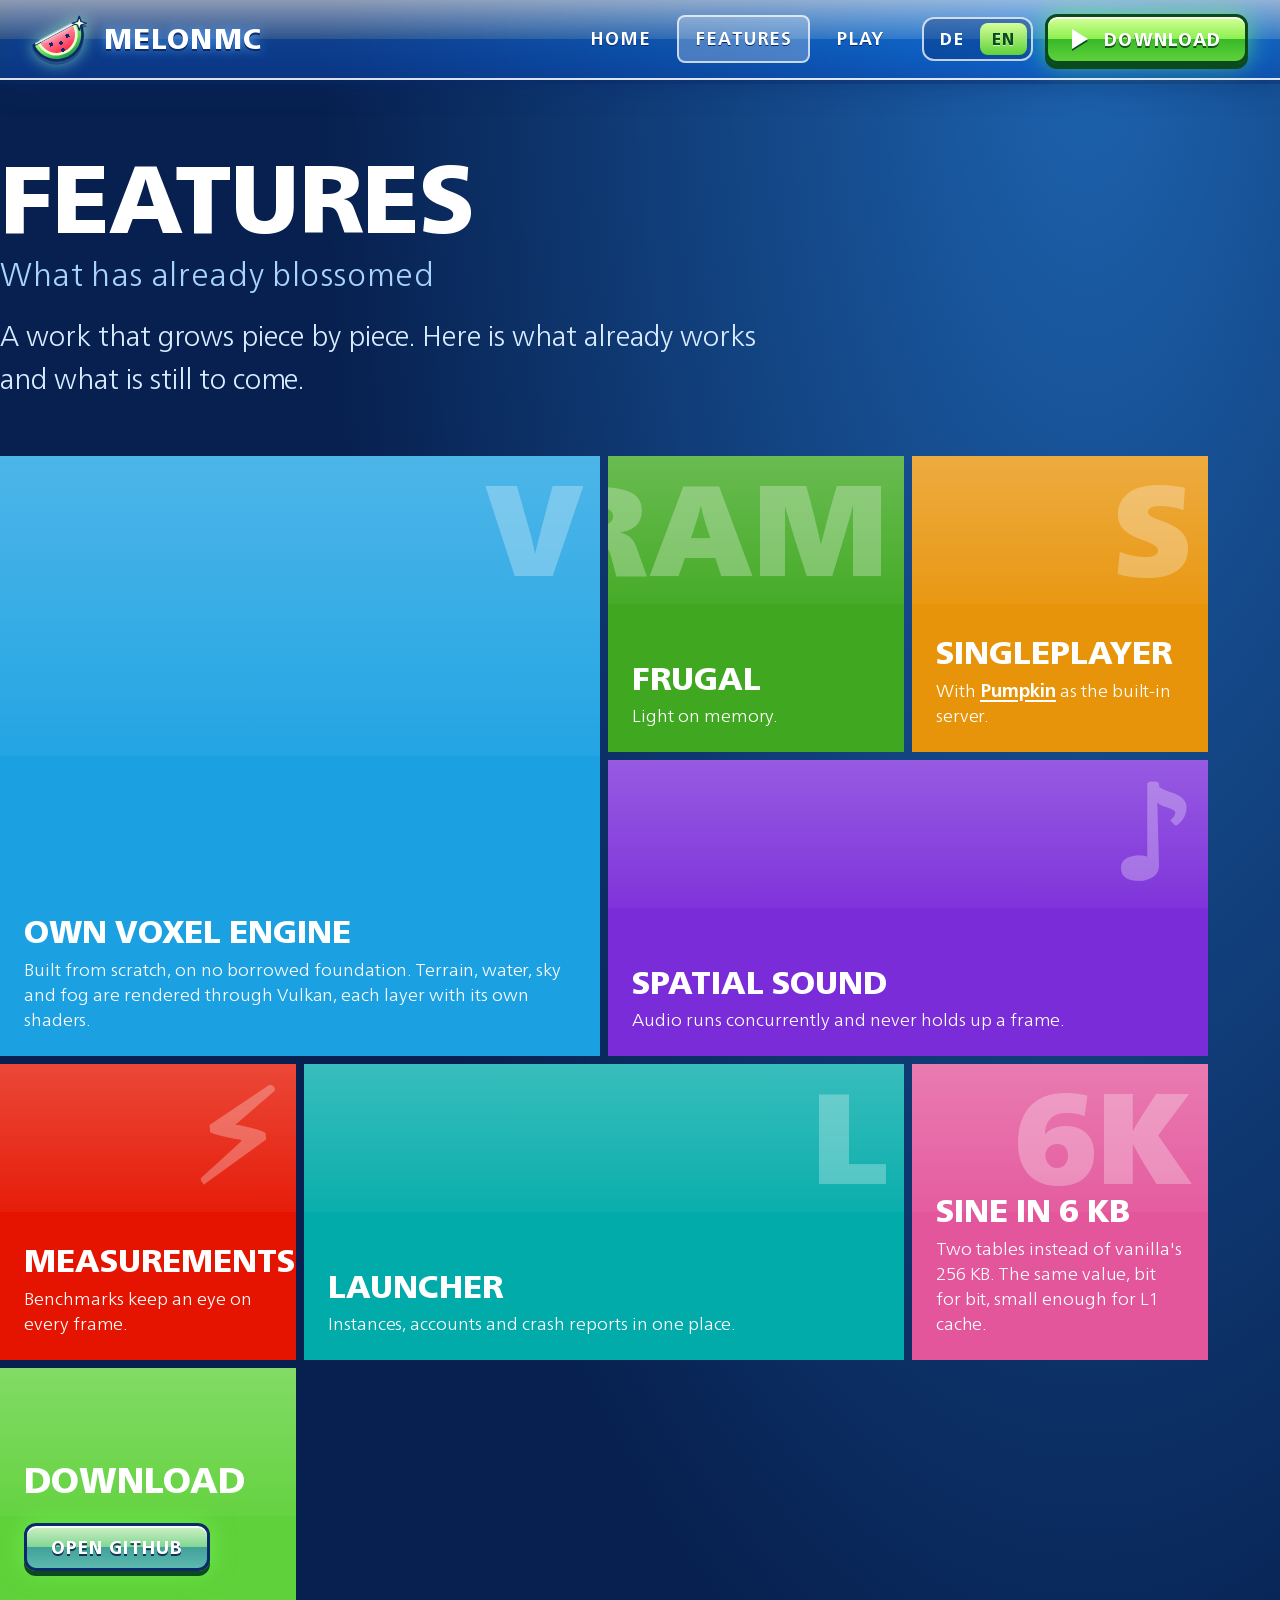
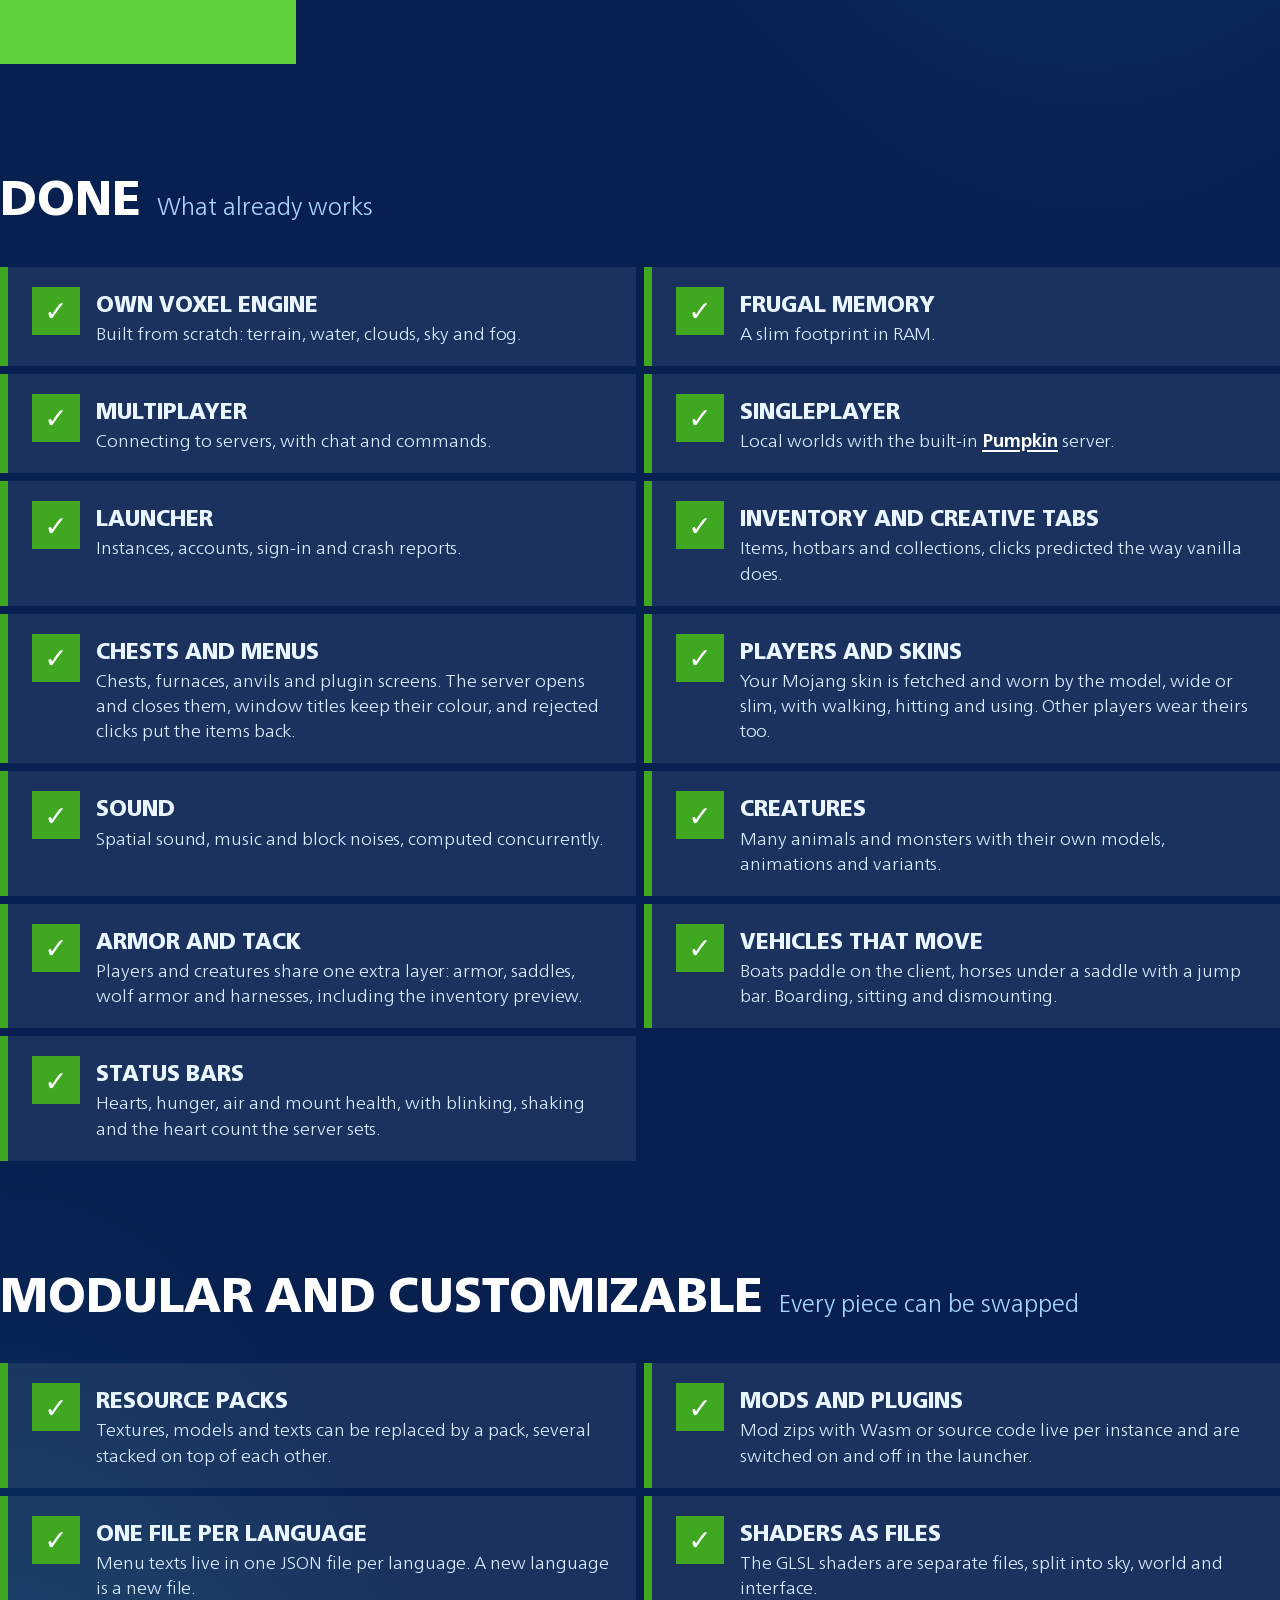
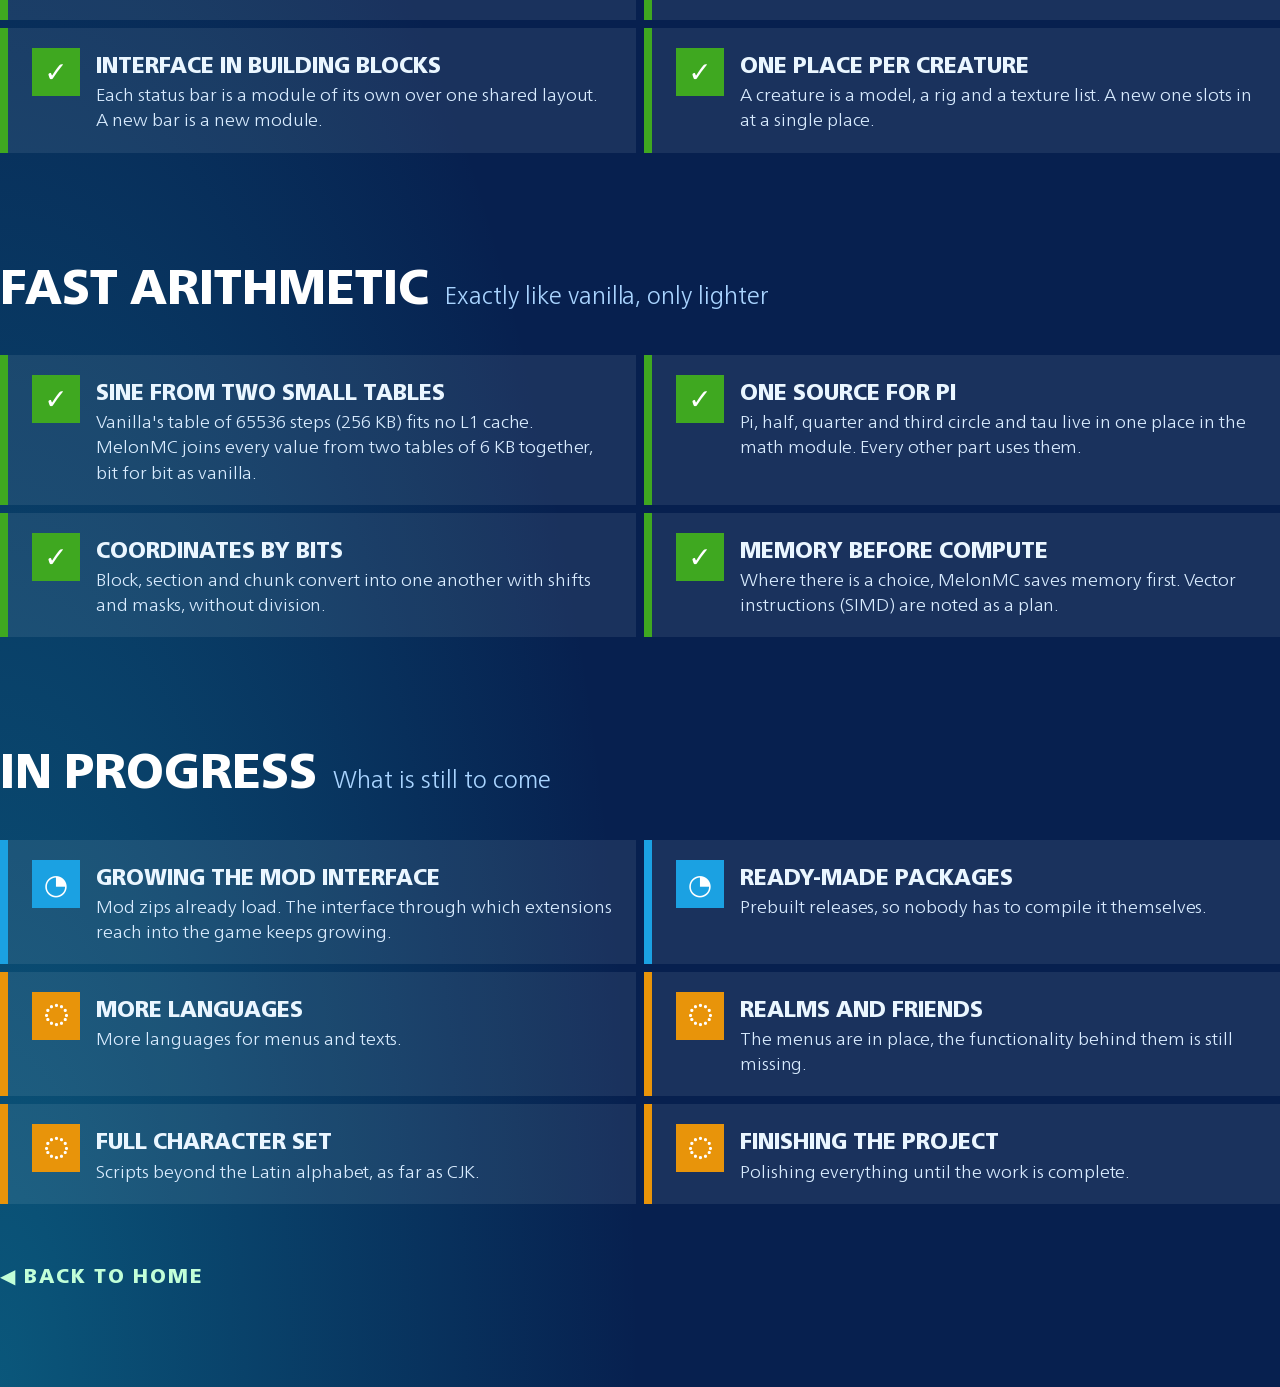
==== features.html @ e9bc73e8 "inital commit" ====
<!DOCTYPE html>
<html lang="de">
<head>
<meta charset="utf-8"/>
<meta content="width=device-width, initial-scale=1.0" name="viewport"/>
<title data-i18n="features.features-melonmc"></title>
<meta content="" data-i18n-content="features.a-work-that-grows" name="description"/>
<link href="logo.svg" rel="icon" type="image/svg+xml"/>
<link href="style.css" rel="stylesheet"/>
<script defer src="site.js"></script>
<script defer src="text/de.js"></script>
<script defer src="text/en.js"></script>
<script defer src="i18n.js"></script>
</head>
<body class="metro">
<nav class="nav">
<a class="brand" href="index.html"><img alt="" src="logo.svg"/><span data-i18n="common.melonmc"></span></a>
<button aria-expanded="false" class="menu" data-i18n-aria="common.menu" type="button"><i></i></button>
<ul><li><a data-i18n="common.home" href="index.html"></a></li><li><a aria-current="page" data-i18n="common.features" href="features.html"></a></li><li><a data-i18n="common.play" href="play.html"></a></li></ul>
<div aria-label="Language" class="lang" role="group"></div>
<a class="btn sm" data-site="repo" href="https://github.com/zinedinp/Melon"><span class="tri"></span><span data-i18n="common.download"></span></a>
</nav>
<main>
<h1><span data-i18n="common.features"></span><small data-i18n="features.what-has-already-blossomed"></small></h1>
<p class="sub" data-i18n="features.a-work-that-grows"></p>
<div class="tiles">
<div class="tile w2 h2 t-blue"><span class="g">V</span><h2 data-i18n="features.own-voxel-engine"></h2><p data-i18n="features.built-from-scratch-on"></p></div>
<div class="tile t-green"><span class="g">RAM</span><h2 data-i18n="common.frugal"></h2><p data-i18n="features.light-on-memory"></p></div>
<div class="tile t-amber"><span class="g">S</span><h2 data-i18n="features.singleplayer"></h2><p data-i18n-html="features.with-pumpkin-as-the"></p></div>
<div class="tile w2 t-violet"><span class="g">♪</span><h2 data-i18n="features.spatial-sound"></h2><p data-i18n="features.audio-runs-concurrently-and"></p></div>
<div class="tile t-red"><span class="g">⚡</span><h2 data-i18n="features.measurements"></h2><p data-i18n="features.benchmarks-keep-an-eye"></p></div>
<div class="tile w2 t-teal"><span class="g">L</span><h2 data-i18n="common.launcher"></h2><p data-i18n="features.instances-accounts-and-crash"></p></div>
<div class="tile t-pink"><span class="g">6K</span><h2 data-i18n="features.tile-sine"></h2><p data-i18n="features.tile-sine-text"></p></div>
<a class="tile cta" data-site="repo" href="https://github.com/zinedinp/Melon"><h2 data-i18n="common.download"></h2><span class="btn glass sm" data-i18n="features.open-github"></span></a>
</div>
<h2 class="sec" id="gewachsen"><span data-i18n="features.done"></span><small data-i18n="features.what-already-works"></small></h2>
<ul class="list">
<li><div><h3 data-i18n="features.own-voxel-engine-2"></h3><p data-i18n="features.built-from-scratch-terrain"></p></div></li>
<li><div><h3 data-i18n="features.frugal-memory"></h3><p data-i18n="features.a-slim-footprint-in"></p></div></li>
<li><div><h3 data-i18n="features.multiplayer"></h3><p data-i18n="features.connecting-to-servers-with"></p></div></li>
<li><div><h3 data-i18n="features.singleplayer"></h3><p data-i18n-html="features.local-worlds-with-the"></p></div></li>
<li><div><h3 data-i18n="common.launcher"></h3><p data-i18n="features.instances-accounts-sign-in"></p></div></li>
<li><div><h3 data-i18n="features.inventory-and-creative-tabs"></h3><p data-i18n="features.items-hotbars-and-collections"></p></div></li>
<li><div><h3 data-i18n="features.chests-and-menus"></h3><p data-i18n="features.chests-and-menus-text"></p></div></li>
<li><div><h3 data-i18n="features.players-and-skins"></h3><p data-i18n="features.models-animation-hitting-and"></p></div></li>
<li><div><h3 data-i18n="features.sound"></h3><p data-i18n="features.spatial-sound-music-and"></p></div></li>
<li><div><h3 data-i18n="features.creatures"></h3><p data-i18n="features.creatures-text"></p></div></li>
<li><div><h3 data-i18n="features.armor-and-gear"></h3><p data-i18n="features.armor-and-gear-text"></p></div></li>
<li><div><h3 data-i18n="features.driving-vehicles"></h3><p data-i18n="features.driving-vehicles-text"></p></div></li>
<li><div><h3 data-i18n="features.status-bars"></h3><p data-i18n="features.status-bars-text"></p></div></li>
</ul>
<h2 class="sec" id="baukasten"><span data-i18n="features.sec-modular"></span><small data-i18n="features.sec-modular-sub"></small></h2>
<ul class="list">
<li><div><h3 data-i18n="features.mod-resource-packs"></h3><p data-i18n="features.mod-resource-packs-text"></p></div></li>
<li><div><h3 data-i18n="features.mod-mods-plugins"></h3><p data-i18n="features.mod-mods-plugins-text"></p></div></li>
<li><div><h3 data-i18n="features.mod-language-files"></h3><p data-i18n="features.mod-language-files-text"></p></div></li>
<li><div><h3 data-i18n="features.mod-shader-files"></h3><p data-i18n="features.mod-shader-files-text"></p></div></li>
<li><div><h3 data-i18n="features.mod-hud-modules"></h3><p data-i18n="features.mod-hud-modules-text"></p></div></li>
<li><div><h3 data-i18n="features.mod-creature-table"></h3><p data-i18n="features.mod-creature-table-text"></p></div></li>
</ul>
<h2 class="sec" id="rechnen"><span data-i18n="features.sec-math"></span><small data-i18n="features.sec-math-sub"></small></h2>
<ul class="list">
<li><div><h3 data-i18n="features.math-sine-tables"></h3><p data-i18n="features.math-sine-tables-text"></p></div></li>
<li><div><h3 data-i18n="features.math-one-pi"></h3><p data-i18n="features.math-one-pi-text"></p></div></li>
<li><div><h3 data-i18n="features.math-bit-coordinates"></h3><p data-i18n="features.math-bit-coordinates-text"></p></div></li>
<li><div><h3 data-i18n="features.math-ram-first"></h3><p data-i18n="features.math-ram-first-text"></p></div></li>
</ul>
<h2 class="sec" id="horizont"><span data-i18n="features.in-progress"></span><small data-i18n="features.what-is-still-to"></small></h2>
<ul class="list todo">
<li class="soon"><div><h3 data-i18n="features.mod-support"></h3><p data-i18n="features.an-interface-through-which"></p></div></li>
<li class="soon"><div><h3 data-i18n="features.ready-made-packages"></h3><p data-i18n="features.prebuilt-releases-so-nobody"></p></div></li>
<li><div><h3 data-i18n="features.more-languages"></h3><p data-i18n="features.more-languages-for-menus"></p></div></li>
<li><div><h3 data-i18n="features.realms-and-friends"></h3><p data-i18n="features.the-menus-are-in"></p></div></li>
<li><div><h3 data-i18n="features.full-character-set"></h3><p data-i18n="features.scripts-beyond-the-latin"></p></div></li>
<li><div><h3 data-i18n="features.finishing-the-project"></h3><p data-i18n="features.polishing-everything-until-the"></p></div></li>
</ul>
<a class="back" data-i18n="common.back-to-home" href="index.html"></a>
</main>
</body>
</html>
---- style.css ----
/* MelonMC – Frutiger Aero × Voxel × Crystal. Nur CSS/HTML. Raster: 8px (--u). */

@font-face{font-family:"Neue Frutiger World";src:url(fonts/NeueFrutigerWorld-Light.woff2) format("woff2");font-weight:300;font-display:swap}
@font-face{font-family:"Neue Frutiger World";src:url(fonts/NeueFrutigerWorld-Regular.woff2) format("woff2");font-weight:400;font-display:swap}
@font-face{font-family:"Neue Frutiger World";src:url(fonts/NeueFrutigerWorld-Medium.woff2) format("woff2");font-weight:500;font-display:swap}
@font-face{font-family:"Neue Frutiger World";src:url(fonts/NeueFrutigerWorld-Bold.woff2) format("woff2");font-weight:700;font-display:swap}
@font-face{font-family:"Neue Frutiger World";src:url(fonts/NeueFrutigerWorld-Heavy.woff2) format("woff2");font-weight:800;font-display:swap}
@font-face{font-family:"Neue Frutiger World";src:url(fonts/NeueFrutigerWorld-Black.woff2) format("woff2");font-weight:900;font-display:swap}
@font-face{font-family:"Neue Frutiger World";src:url(fonts/NeueFrutigerWorld-XtraBlk.woff2) format("woff2");font-weight:950;font-display:swap}

:root{
  --u:8px;
  --sky:#2f9bff; --sky-hi:#9fe0ff; --aqua:#12d6e0; --grass:#5fd13a; --grass-hi:#b8ff6a; --grass-d:#2e8b2a;
  --melon:#ff3d5a; --rind:#1e9d4a; --crystal:#8a6bff; --navy:#0a2a6b; --sun:#ffe27a; --dirt:#6b4423;
  --hl1:#f4ffdc; --hl2:#c2ffd8; --hl3:#a9d4ff;
  --font:"Neue Frutiger World","Segoe UI",system-ui,sans-serif;
}
*{box-sizing:border-box}
html{scroll-behavior:smooth;-webkit-font-smoothing:antialiased;text-rendering:optimizeLegibility}
body{margin:0;font:400 20px/1.55 var(--font);color:#eaf6ff;background:#05163a;min-width:1100px;overflow-x:hidden}
a{color:inherit;text-decoration:none}
h1,h2,h3,p,ul,ol{margin:0}
ul,ol{padding:0;list-style:none}

/* ---------- Highlight-Text: hell-gruenlich -> sanftes Blau, Navy-Kontur, Glow ---------- */
.fx{position:relative;display:block;font-weight:900;text-transform:uppercase;line-height:1.02;letter-spacing:.02em;
    filter:drop-shadow(0 0 14px rgba(90,168,255,.75)) drop-shadow(0 4px 0 rgba(5,20,70,.55))}
.fx::before{content:attr(data-t);position:absolute;inset:0;color:var(--navy);-webkit-text-stroke:14px var(--navy);z-index:0;pointer-events:none}
.fx>span{position:relative;z-index:1;color:transparent;background:linear-gradient(180deg,var(--hl1) 0%,var(--hl2) 48%,var(--hl3) 100%);-webkit-background-clip:text;background-clip:text}
.fx.xl{font-size:112px;font-weight:950}
.fx.l{font-size:64px}
.fx.m{font-size:40px;font-weight:800}
.hl{background:linear-gradient(180deg,var(--hl1),var(--hl2) 50%,var(--hl3));-webkit-background-clip:text;background-clip:text;color:transparent;font-weight:700}

/* ---------- Navigation (immer sichtbar, CTA inklusive) ---------- */
.nav{position:fixed;inset:0 0 auto 0;height:80px;z-index:50;display:flex;align-items:center;gap:20px;padding:0 32px;
  background:linear-gradient(180deg,rgba(255,255,255,.55),rgba(160,215,255,.28) 50%,rgba(40,120,220,.35) 50%,rgba(20,80,180,.45));
  border-bottom:2px solid rgba(255,255,255,.7);box-shadow:0 4px 0 rgba(10,42,107,.35),0 8px 24px rgba(10,42,107,.35);
  backdrop-filter:blur(12px) saturate(1.4)}
.brand{display:flex;align-items:center;gap:16px;font-weight:900;font-size:28px;text-transform:uppercase;letter-spacing:.04em;color:#fff;text-shadow:0 2px 0 var(--navy),0 0 12px #5aa8ff}
.brand img{width:56px;height:56px;display:block;margin:-8px 0;filter:drop-shadow(0 3px 0 rgba(10,42,107,.5)) drop-shadow(0 0 8px rgba(160,255,200,.7))}
.lang{display:flex;gap:4px;padding:4px;border-radius:12px;border:2px solid rgba(255,255,255,.75);background:rgba(10,42,107,.35)}
.lang a,.lang b{display:block;padding:4px 12px;border-radius:8px;font-weight:800;font-size:16px;letter-spacing:.08em;color:#fff}
.lang a[aria-current]{background:linear-gradient(180deg,#d6ff9a,#5fd13a);color:#0a4a1c;text-shadow:0 1px 0 rgba(255,255,255,.6)}
.lang a:hover{background:rgba(255,255,255,.3)}
.nav ul{display:flex;gap:8px;margin-left:auto}
.nav .lang{margin-right:-8px}
.nav ul a{position:relative;display:block;padding:8px 16px;font-weight:700;font-size:18px;text-transform:uppercase;letter-spacing:.06em;color:#fff;text-shadow:0 1px 0 var(--navy);border:2px solid transparent;border-radius:8px}
.nav ul a:hover,.nav ul a[aria-current]{background:rgba(255,255,255,.25);border-color:rgba(255,255,255,.7)}
.nav ul a::before{content:"▶";position:absolute;left:8px;top:50%;translate:0 -50%;font-size:10px;line-height:1;color:var(--grass-hi);opacity:0}
.nav ul a:hover::before{opacity:1}
.nav .menu{display:none;flex:none;width:48px;height:48px;padding:0;cursor:pointer;appearance:none;
  border-radius:12px;border:2px solid rgba(255,255,255,.8);
  background:linear-gradient(180deg,rgba(255,255,255,.65),rgba(40,120,220,.4));
  box-shadow:inset 0 2px 0 rgba(255,255,255,.9),0 3px 0 rgba(10,42,107,.45)}
.nav .menu i,.nav .menu i::before,.nav .menu i::after{display:block;width:22px;height:3px;margin:0 auto;border-radius:2px;background:#fff;box-shadow:0 1px 0 var(--navy)}
.nav .menu i{position:relative}
.nav .menu i::before,.nav .menu i::after{content:"";position:absolute;left:0}
.nav .menu i::before{top:-7px}.nav .menu i::after{top:7px}
body.nav-open .nav .menu i{background:transparent;box-shadow:none}
body.nav-open .nav .menu i::before{top:0;rotate:45deg}
body.nav-open .nav .menu i::after{top:0;rotate:-45deg}

/* ---------- Buttons (Aero-Glas + Glanzkante) ---------- */
.btns{display:flex;gap:24px;flex-wrap:wrap}
.btn{position:relative;display:inline-flex;align-items:center;gap:16px;padding:20px 40px;font:800 24px/1 var(--font);text-transform:uppercase;letter-spacing:.06em;color:#fff;
  border-radius:16px;border:3px solid #0a4a1c;text-shadow:0 2px 0 rgba(0,40,10,.7);
  background:linear-gradient(180deg,#d6ff9a 0,#8cf04f 50%,#38b82a 50%,#5fd13a 100%);
  box-shadow:inset 0 3px 0 rgba(255,255,255,.85),inset 0 -4px 0 rgba(0,80,20,.35),0 8px 0 #0a4a1c,0 0 40px rgba(120,255,90,.65);transition:transform .12s,box-shadow .12s}
.btn:hover{transform:translateY(-4px);box-shadow:inset 0 3px 0 rgba(255,255,255,.85),inset 0 -4px 0 rgba(0,80,20,.35),0 12px 0 #0a4a1c,0 0 64px rgba(150,255,110,.9)}
.btn:active{transform:translateY(6px);box-shadow:inset 0 3px 0 rgba(255,255,255,.6),0 2px 0 #0a4a1c}
.btn.pulse{animation:pulse 2.4s ease-in-out infinite}
.btn.glass{border-color:var(--navy);text-shadow:0 2px 0 rgba(5,20,70,.8);
  background:linear-gradient(180deg,rgba(255,255,255,.7) 0,rgba(170,220,255,.45) 50%,rgba(40,120,230,.55) 50%,rgba(90,170,255,.6) 100%);
  box-shadow:inset 0 3px 0 rgba(255,255,255,.9),0 8px 0 var(--navy),0 0 32px rgba(90,168,255,.6)}
.btn.sm{padding:12px 24px;font-size:18px;border-radius:12px;box-shadow:inset 0 2px 0 rgba(255,255,255,.85),0 5px 0 #0a4a1c,0 0 24px rgba(120,255,90,.6)}
.btn .tri{width:0;height:0;border:10px solid transparent;border-left:16px solid #fff;border-right:0;filter:drop-shadow(0 2px 0 #0a4a1c)}
@keyframes pulse{50%{filter:brightness(1.12) saturate(1.2)}}

/* ---------- Kapitel-Grundlage ---------- */
.chapter{position:relative;padding:176px 0 160px;overflow:hidden}
.wrap{position:relative;width:1280px;margin:0 auto;z-index:2}
.tag{display:inline-flex;align-items:center;gap:16px;margin-bottom:24px;padding:8px 24px 8px 16px;font-weight:700;font-size:18px;letter-spacing:.2em;text-transform:uppercase;color:#fff;
  background:linear-gradient(180deg,rgba(255,255,255,.35),rgba(255,255,255,.08));border:2px solid rgba(255,255,255,.8);border-radius:8px;text-shadow:0 1px 0 var(--navy)}
.tag b{display:block;width:16px;height:16px;background:var(--grass-hi);transform:rotate(45deg);box-shadow:0 0 12px var(--grass-hi),0 0 0 2px var(--navy)}
.lead{font-size:24px;font-weight:500;max-width:640px;margin:32px 0 48px;text-shadow:0 2px 0 rgba(5,20,70,.55)}

/* ---------- Kapitel I – Himmel ---------- */
.sky{min-height:100vh;padding:176px 0 200px;
  background:radial-gradient(circle at 12% 8%,#fff 0,rgba(255,255,255,.9) 6%,rgba(255,255,255,0) 28%),
             radial-gradient(ellipse 60% 30% at 70% 100%,#e8fbff 0,rgba(232,251,255,0) 70%),
             linear-gradient(180deg,#1a74e8 0,#2f9bff 35%,#7fd3ff 70%,#d4f6ff 100%)}
.sky .wrap{display:grid;grid-template-columns:720px 1fr;align-items:center}
.sky h1.fx{margin:0 0 8px -4px}
.flare{position:absolute;left:-160px;top:-160px;width:640px;height:640px;border-radius:50%;background:radial-gradient(circle,rgba(255,255,220,.95) 0,rgba(255,255,200,.4) 30%,rgba(255,255,255,0) 65%);z-index:1;animation:breathe 8s ease-in-out infinite}
@keyframes breathe{50%{transform:scale(1.12);opacity:.85}}

/* Voxel-Wolken: Stufenpolygone, 24px-Raster */
.cloud{position:absolute;z-index:1;height:96px;background:linear-gradient(180deg,#fff 0,#fff 55%,#cfe9ff 100%);
  clip-path:polygon(0 100%,0 72px,48px 72px,48px 48px,96px 48px,96px 24px,168px 24px,168px 0,264px 0,264px 24px,312px 24px,312px 48px,384px 48px,384px 72px,432px 72px,432px 100%);
  width:432px;filter:drop-shadow(0 8px 0 rgba(120,180,240,.5));animation:drift 60s linear infinite}
.cloud.c1{top:18%;left:42%}.cloud.c2{top:62%;left:-8%;transform:scale(.75);animation-duration:80s;animation-delay:-20s}.cloud.c3{top:34%;left:78%;transform:scale(.55);animation-duration:70s;animation-delay:-35s}
@keyframes drift{0%{translate:-120px 0}50%{translate:120px 0}100%{translate:-120px 0}}

/* Bokeh-Blasen (Aero) */
.bub{position:absolute;border-radius:50%;z-index:6;cursor:pointer;border:2px solid rgba(255,255,255,.85);
  background:radial-gradient(circle at 30% 28%,rgba(255,255,255,.95) 0 8%,rgba(255,255,255,0) 22%),
             radial-gradient(circle at 50% 50%,rgba(160,225,255,.05) 55%,rgba(255,255,255,.55) 100%);
  box-shadow:inset 0 -12px 24px rgba(40,160,255,.35),0 0 24px rgba(255,255,255,.4);
  animation:float var(--d,9s) ease-in-out infinite var(--dl,0s);
  /* Loslassen: federt mit Ueberschwingen unter 1 zurueck (kleiner) und gleitet langsam heim */
  transition:scale .7s cubic-bezier(.3,2.2,.5,1),transform 1.4s cubic-bezier(.2,.9,.2,1)}
.bub:nth-of-type(2n){--d:12s;--dl:-4s}
/* Druck auf die Blase selbst: waechst und huscht kurz davon */
.bub:active{scale:1.25;transform:translate(var(--zx,20px),-48px);transition:scale .12s ease-out,transform .25s ease-out}
.bub:nth-of-type(2n):active{--zx:-24px}
@keyframes float{50%{translate:0 -32px}}

/* Der Melonenwuerfel steht in melon-cube.css. */
.glint{position:absolute;inset:0;z-index:4;background:linear-gradient(115deg,transparent 40%,rgba(255,255,255,.35) 50%,transparent 60%) 0 0/300% 100%;pointer-events:none;mix-blend-mode:soft-light;animation:glint 7s ease-in-out infinite}
@keyframes glint{from{background-position:120% 0}to{background-position:-120% 0}}

.hint{cursor:pointer;position:absolute;left:50%;bottom:136px;translate:-50% 0;z-index:5;display:flex;flex-direction:column;align-items:center;font-weight:700;letter-spacing:.2em;text-transform:uppercase;font-size:14px;color:var(--navy)}
.hint:hover{color:#fff;text-shadow:0 0 12px var(--navy)}
.hint::after{content:"";width:16px;height:16px;border:solid var(--navy);border-width:0 4px 4px 0;rotate:45deg;margin-top:8px;animation:bob 1.6s ease-in-out infinite}
@keyframes bob{50%{translate:0 8px}}

/* ---------- Grenzen zwischen Kapiteln (SVG-Masken, 8px-Raster) ---------- */
.edge{position:relative;height:96px;margin-top:-96px;z-index:4;pointer-events:none;
  --mask:none;--w:384px}
.edge::before,.edge::after{content:"";position:absolute;left:0;right:0;height:96px;
  -webkit-mask:var(--mask) repeat-x 0 0/var(--w) 96px;mask:var(--mask) repeat-x 0 0/var(--w) 96px}
.edge::before{top:-8px;background:var(--rim)}
.edge::after{top:0;background:var(--body)}
.edge.grass{--w:384px;--rim:var(--grass-hi);
  --body:linear-gradient(180deg,#58c936 0,#3da82c 56px,#7a4e2b 56px,#6b4423 100%);
  --mask:url("data:image/svg+xml,%3Csvg xmlns='http://www.w3.org/2000/svg' width='384' height='96' shape-rendering='crispEdges'%3E%3Cpath d='M0 96V40H40V24H88V40H128V32H192V16H240V32H280V24H336V40H384V96Z'/%3E%3C/svg%3E")}
.edge.wave{--w:256px;--rim:#bff9ff;
  --body:linear-gradient(180deg,#1590d8 0,#0b4fa8 100%);
  --mask:url("data:image/svg+xml,%3Csvg xmlns='http://www.w3.org/2000/svg' width='256' height='96' shape-rendering='crispEdges'%3E%3Cpath d='M0 96V32H32V24H64V16H96V24H128V32H160V40H192V48H224V40H256V96Z'/%3E%3C/svg%3E")}
.edge.crystal{--w:256px;--rim:#9ff4ff;
  --body:#ffe7a0;
  --mask:url("data:image/svg+xml,%3Csvg xmlns='http://www.w3.org/2000/svg' width='256' height='96'%3E%3Cpath d='M0 96V56L24 40L40 72L72 8L104 64L128 32L160 80L184 24L216 64L240 40L256 56V96Z'/%3E%3C/svg%3E")}

/* ---------- Kapitel II – Lagune ---------- */
.lagoon{background:linear-gradient(180deg,#6b4423 0,#5a3a22 72px,#0b6fa8 360px,#12c8e0 70%,#6fe8e8 100%);padding-top:232px}
.lagoon::before{content:"";position:absolute;inset:0;z-index:0;background:
  radial-gradient(ellipse 40% 12% at 20% 40%,rgba(255,255,255,.35),transparent),
  radial-gradient(ellipse 30% 10% at 80% 70%,rgba(255,255,255,.3),transparent),
  repeating-linear-gradient(0deg,rgba(255,255,255,.07) 0 8px,transparent 8px 32px)}
.path{position:absolute;left:64px;top:0;bottom:0;width:8px;z-index:1;background:repeating-linear-gradient(180deg,rgba(255,255,255,.75) 0 16px,transparent 16px 40px)}
.grid4{display:grid;grid-template-columns:repeat(4,1fr);gap:32px;margin-top:64px}

/* Final-Fantasy-Menuefenster */
.win{position:relative;padding:32px 28px 36px;border:4px solid #eaf4ff;border-radius:16px;
  background:linear-gradient(180deg,#3d86f2 0,#1b4fc4 45%,#0d2f8c 100%);
  box-shadow:0 0 0 4px var(--navy),inset 0 0 0 3px #0a2a6b,inset 0 6px 0 rgba(255,255,255,.28),0 20px 0 -4px rgba(5,20,70,.35),0 0 40px rgba(120,200,255,.45);transition:transform .15s}
.win:hover{transform:translateY(-8px)}
.win:hover h3::before{content:"▶";position:absolute;left:-24px;top:0;color:var(--grass-hi);font-size:20px;animation:bob2 .8s steps(2) infinite}
@keyframes bob2{50%{translate:4px 0}}
.win h3{position:relative;font-weight:900;font-size:26px;text-transform:uppercase;letter-spacing:.04em;margin:20px 0 12px;color:#fff;text-shadow:0 2px 0 var(--navy)}
.win p{font-size:18px;line-height:1.5;color:#d9ecff}
.win svg{width:96px;height:96px;display:block;overflow:visible;filter:drop-shadow(0 0 12px rgba(160,255,200,.7))}
.win svg *{stroke:var(--navy);stroke-width:6;stroke-linejoin:round;paint-order:stroke;fill:url(#hl)}
.win svg .ln{fill:none;stroke:#eaffe0;stroke-width:3}

/* ---------- Kapitel III – Kristallhoehle ---------- */
.cave{background:radial-gradient(ellipse 50% 40% at 80% 20%,rgba(138,107,255,.55),transparent),radial-gradient(ellipse 40% 40% at 10% 90%,rgba(18,214,224,.35),transparent),linear-gradient(180deg,#0b4fa8 0,#0a2a6b 18%,#1a1260 60%,#2a1470 100%)}
.cave .wrap{display:grid;grid-template-columns:1fr 560px;gap:96px;align-items:center}
.quest li{position:relative;display:grid;grid-template-columns:72px 1fr;gap:24px;padding:24px;margin-bottom:24px;border:3px solid rgba(255,255,255,.55);border-radius:12px;background:linear-gradient(90deg,rgba(255,255,255,.18),rgba(255,255,255,.04));transition:transform .15s,border-color .15s}
.quest li:hover{transform:translateX(16px);border-color:var(--grass-hi)}
.quest li:hover::before{content:"▶";position:absolute;left:-36px;top:28px;color:var(--grass-hi);font-size:24px}
.quest .n{width:72px;height:72px;display:grid;place-items:center;font-weight:950;font-size:40px;color:var(--navy);background:linear-gradient(135deg,var(--hl1),var(--hl3));clip-path:polygon(50% 0,100% 50%,50% 100%,0 50%);padding-bottom:4px}
.quest h3{font-weight:900;font-size:26px;text-transform:uppercase;letter-spacing:.04em}
.quest p{font-size:18px;color:#cfe0ff}
.quest code{font:500 16px ui-monospace,monospace;background:rgba(0,0,0,.35);padding:2px 8px;border-radius:4px;color:var(--grass-hi)}
/* grosser Kristall: SVG-Silhouette als Maske, Verlauf fuellt */
.gem{position:relative;height:560px}
.gem i{position:absolute;inset:0;
  -webkit-mask:var(--g) center/contain no-repeat;mask:var(--g) center/contain no-repeat;
  background:linear-gradient(120deg,#9ff4ff 0,#8a6bff 40%,#ff7ad9 70%,#9ff4ff 100%) 0 0/200% 100%;animation:shimmer 6s linear infinite;
  --g:url("data:image/svg+xml,%3Csvg xmlns='http://www.w3.org/2000/svg' viewBox='0 0 160 240'%3E%3Cpath d='M80 4L148 72L132 190L80 236L28 190L12 72Z'/%3E%3C/svg%3E")}
.gem::before{content:"";position:absolute;inset:-24px;z-index:-1;background:radial-gradient(circle,rgba(159,244,255,.55),transparent 65%);animation:breathe 5s ease-in-out infinite}
.gem svg{position:absolute;inset:0;width:100%;height:100%;fill:none;stroke:#fff;stroke-width:2;stroke-linejoin:round;filter:drop-shadow(0 0 8px #fff)}
@keyframes shimmer{to{background-position:-200% 0}}

/* ---------- Kapitel IV – Sonnenaufgang / CTA ---------- */
.dawn{text-align:center;background:linear-gradient(180deg,#ffe7a0 0,#ffc86b 30%,#ff9a6b 60%,#ff6b9a 100%);padding-top:232px;padding-bottom:0;color:#fff}
.dawn::before{content:"";position:absolute;left:50%;top:40%;width:1200px;height:1200px;margin:-600px;background:repeating-conic-gradient(rgba(255,255,255,.22) 0 6deg,transparent 6deg 18deg);-webkit-mask:radial-gradient(circle,#000 0,transparent 65%);mask:radial-gradient(circle,#000 0,transparent 65%);animation:rot 80s linear infinite}
@keyframes rot{to{rotate:360deg}}
.dawn .fx{margin:0 auto}
.dawn .fx.xl.harvest{font-size:96px}
.dawn .lead{margin:32px auto 56px;color:#fff;text-shadow:0 2px 0 rgba(120,30,60,.6)}
.dawn .btns{justify-content:center}
.foot{position:relative;z-index:3;margin-top:160px;padding:48px 0 56px;background:linear-gradient(180deg,#1a74e8,#0a2a6b);border-top:6px solid #eaf4ff;font-size:16px;color:#cfe4ff}
.foot .wrap{display:flex;gap:48px;align-items:center}
.foot a{font-weight:700;text-transform:uppercase;letter-spacing:.08em}.foot a:hover{color:var(--grass-hi)}
.foot small{margin-left:auto;max-width:520px;opacity:.8}

/* ======================================================================
   UNTERSEITEN: Frutiger Black + Metro (flache Kacheln, Aero-Glanzkante)
   ====================================================================== */
body.metro{background:#07204f;background-image:radial-gradient(ellipse 60% 40% at 85% 0,rgba(47,155,255,.55),transparent),radial-gradient(ellipse 50% 40% at 0 100%,rgba(18,214,224,.3),transparent)}
.metro main{width:1280px;margin:0 auto;padding:152px 0 96px}
.metro h1{font-weight:900;font-size:96px;line-height:.95;text-transform:uppercase;letter-spacing:-.01em;color:#fff}
.metro h1 small{display:block;font-weight:300;font-size:32px;letter-spacing:.02em;text-transform:none;color:var(--hl3);margin-top:16px}
.metro .sub{font-weight:300;font-size:28px;max-width:760px;margin:24px 0 56px;color:#d9ecff}
.tiles{display:grid;grid-template-columns:repeat(4,296px);grid-auto-rows:296px;gap:8px}
.tile{position:relative;padding:24px;display:flex;flex-direction:column;justify-content:flex-end;overflow:hidden;color:#fff;transition:transform .12s}
.tile::before{content:"";position:absolute;inset:0 0 50% 0;background:linear-gradient(180deg,rgba(255,255,255,.22),rgba(255,255,255,.04))}
.tile:hover{transform:scale(1.03);z-index:2;outline:4px solid rgba(255,255,255,.85)}
.tile.w2{grid-column:span 2}.tile.h2{grid-row:span 2}
.tile .g{position:absolute;right:16px;top:8px;font-weight:950;font-size:128px;line-height:1;opacity:.28}
.tile h2{position:relative;font-weight:900;font-size:32px;line-height:1.05;text-transform:uppercase;margin-bottom:8px}
.tile p{position:relative;font-weight:300;font-size:18px;line-height:1.4}
.tile.cta{align-items:flex-start;justify-content:center;gap:16px;background:#5fd13a}
.tile.cta h2{font-size:36px}
.tile.cta.w2 h2{font-size:40px}
.t-blue{background:#1ba1e2}.t-green{background:#3fa820}.t-red{background:#e51400}.t-amber{background:#e8940a}.t-violet{background:#7a2cd9}.t-teal{background:#00aba9}.t-pink{background:#e3569b}.t-navy{background:#14397d}
.metro .back{display:inline-block;margin-top:56px;font-weight:900;text-transform:uppercase;letter-spacing:.1em;color:var(--hl2)}
.metro .back:hover{color:#fff}

@media (prefers-reduced-motion:reduce){*{animation:none!important;transition:none!important}}

/* Sprungziel unter fester Navigation */
:target{scroll-margin-top:0}
.note{display:inline-flex;gap:16px;align-items:center;max-width:640px;margin-top:40px;padding:16px 24px 16px 16px;font-size:18px;line-height:1.45;font-weight:500;color:#fff;
  border:2px solid rgba(255,255,255,.85);border-radius:12px;box-shadow:0 0 0 3px var(--navy),0 8px 24px rgba(5,20,70,.35);
  background:linear-gradient(180deg,rgba(40,90,190,.92) 0,rgba(14,46,130,.94) 50%,rgba(10,32,96,.96) 100%)}
.note::before{content:"!";flex:none;display:grid;place-items:center;width:40px;height:40px;font-weight:950;font-size:24px;color:var(--navy);background:linear-gradient(180deg,var(--hl1),var(--hl3));clip-path:polygon(50% 0,100% 50%,50% 100%,0 50%)}
.note b{color:var(--hl2)}
/* Listen auf der Features-Seite */
.metro h2.sec{font-weight:900;font-size:48px;text-transform:uppercase;margin:96px 0 32px;color:#fff}
.metro h2.sec small{font-weight:300;font-size:24px;text-transform:none;color:var(--hl3);margin-left:16px}
.list{display:grid;grid-template-columns:repeat(2,1fr);gap:8px}
.list li{position:relative;display:grid;grid-template-columns:48px 1fr;gap:16px;padding:20px 24px;background:rgba(255,255,255,.08);border-left:8px solid var(--c,#3fa820)}
.list li::before{content:"✓";display:grid;place-items:center;width:48px;height:48px;font-weight:900;font-size:28px;color:#fff;background:var(--c,#3fa820)}
.list.todo li{--c:#e8940a}.list.todo li::before{content:"◌"}
.list li.soon{--c:#1ba1e2}.list li.soon::before{content:"◔"}
.list h3{font-weight:900;font-size:22px;text-transform:uppercase}
.list p{font-weight:300;font-size:18px;line-height:1.4;color:#d9ecff}

/* Links im Fliesstext (z.B. Pumpkin) */
.win p a,.tile p a,.list p a{color:var(--hl2);font-weight:700;text-decoration:underline 2px;text-underline-offset:3px}
.tile p a,.list p a{color:#fff}
.win p a:hover,.tile p a:hover,.list p a:hover{color:var(--hl1)}

@media (hover:none){
  .tile:hover,.win:hover,.quest li:hover,.btn:hover{transform:none}
  .quest li:hover::before,.win:hover h3::before{content:none}
}

/* ---------- Schmale Schirme: derselbe Aero-Look, fliessendes Raster ---------- */
@media (max-width:1279px){
  body{min-width:0}
  .wrap,.metro main{width:auto;max-width:1280px;margin-left:24px;margin-right:24px}
  .metro main{padding-left:0;padding-right:0}
  .tiles{grid-template-columns:repeat(4,minmax(0,1fr));grid-auto-rows:minmax(220px,auto)}
  .sky .wrap{grid-template-columns:1fr;gap:24px}
  .stage{height:400px}
  .cave .wrap{grid-template-columns:1fr;gap:40px}
  .gem{height:360px;max-width:280px;margin:0 auto}
  .grid4{grid-template-columns:repeat(2,minmax(0,1fr))}
  .fx.xl{font-size:80px}
  .dawn .fx.xl.harvest{font-size:72px}
  .fx.l{font-size:52px}
  .metro h1{font-size:72px}
  .path{display:none}
}

@media (max-width:900px){
  .nav{display:grid;grid-template-columns:1fr auto auto;align-items:center;height:auto;min-height:72px;padding:12px 16px;gap:8px 12px}
  .nav .brand{grid-column:1;grid-row:1;min-width:0}
  .nav .lang{grid-column:2;grid-row:1;margin:0}
  .nav .menu{display:grid;place-items:center;grid-column:3;grid-row:1}
  .nav ul{display:none;grid-column:1/-1;grid-row:2;flex-direction:column;margin:0;gap:4px;padding:8px;border-radius:12px;
    background:linear-gradient(180deg,rgba(255,255,255,.35),rgba(20,80,180,.4));
    border:2px solid rgba(255,255,255,.7);box-shadow:inset 0 2px 0 rgba(255,255,255,.5),0 8px 24px rgba(10,42,107,.35)}
  .nav ul a{padding:12px 20px}
  .nav > .btn.sm{display:none;grid-column:1/-1;grid-row:3}
  body.nav-open .nav ul{display:flex}
  body.nav-open .nav > .btn.sm{display:inline-flex;width:100%;justify-content:center}
  .chapter{padding:140px 0 96px}
  .sky{padding-bottom:120px}
  .lagoon,.dawn{padding-top:160px}
  .tiles{grid-template-columns:repeat(2,minmax(0,1fr));grid-auto-rows:minmax(200px,auto)}
  .tile.h2{grid-row:span 1}
  .tile .g{font-size:88px}
  .list{grid-template-columns:1fr}
  .metro h1{font-size:56px}
  .metro h1 small{font-size:22px}
  .metro h2.sec{font-size:32px;margin:64px 0 24px}
  .metro h2.sec small{display:block;margin:8px 0 0;font-size:20px}
  .metro .sub{font-size:22px}
  .fx.xl{font-size:56px}
  .dawn .fx.xl.harvest{font-size:52px}
  .fx.l{font-size:40px}
  .fx.m{font-size:28px}
  .fx::before{-webkit-text-stroke:8px var(--navy)}
  .lead{font-size:20px;margin:24px 0 32px}
  .btn{padding:16px 28px;font-size:20px}
  .cloud.c3,.bub{display:none}
  .hint{bottom:48px}
  .foot{margin-top:80px}
  .foot .wrap{flex-wrap:wrap;gap:16px 32px}
  .foot small{margin-left:0;max-width:none}
  .quest li:hover{transform:none}
  .quest li:hover::before{content:none}
}

@media (max-width:640px){
  .wrap,.metro main{margin-left:16px;margin-right:16px}
  .grid4,.tiles{grid-template-columns:1fr}
  .tile.w2,.tile.h2{grid-column:span 1;grid-row:span 1}
  .brand span{font-size:22px}
  .brand img{width:40px;height:40px;margin:0}
  .fx.xl{font-size:40px}
  .dawn .fx.xl.harvest{font-size:36px}
  .fx.l{font-size:32px}
  .fx.m{font-size:22px}
  .fx::before{-webkit-text-stroke:6px var(--navy)}
  .metro h1{font-size:40px}
  .metro h1 small{font-size:18px}
  .tile h2,.tile.cta h2,.tile.cta.w2 h2{font-size:26px}
  .tile .g{font-size:72px;top:4px;right:8px}
  .tile{padding:20px;min-height:180px}
  .stage{height:240px}
  .gem{display:none}
  .win{padding:24px 20px}
  .quest li{grid-template-columns:56px 1fr;padding:16px;gap:16px}
  .quest .n{width:56px;height:56px;font-size:28px}
  .note{max-width:none;font-size:16px}
  .btns{gap:16px}
  .btn{width:100%;justify-content:center}
  .list li{grid-template-columns:40px 1fr;padding:16px;gap:12px}
  .list li::before{width:40px;height:40px;font-size:22px}
  .list h3{font-size:18px}
  .flare{width:360px;height:360px;left:-80px;top:-80px}
}
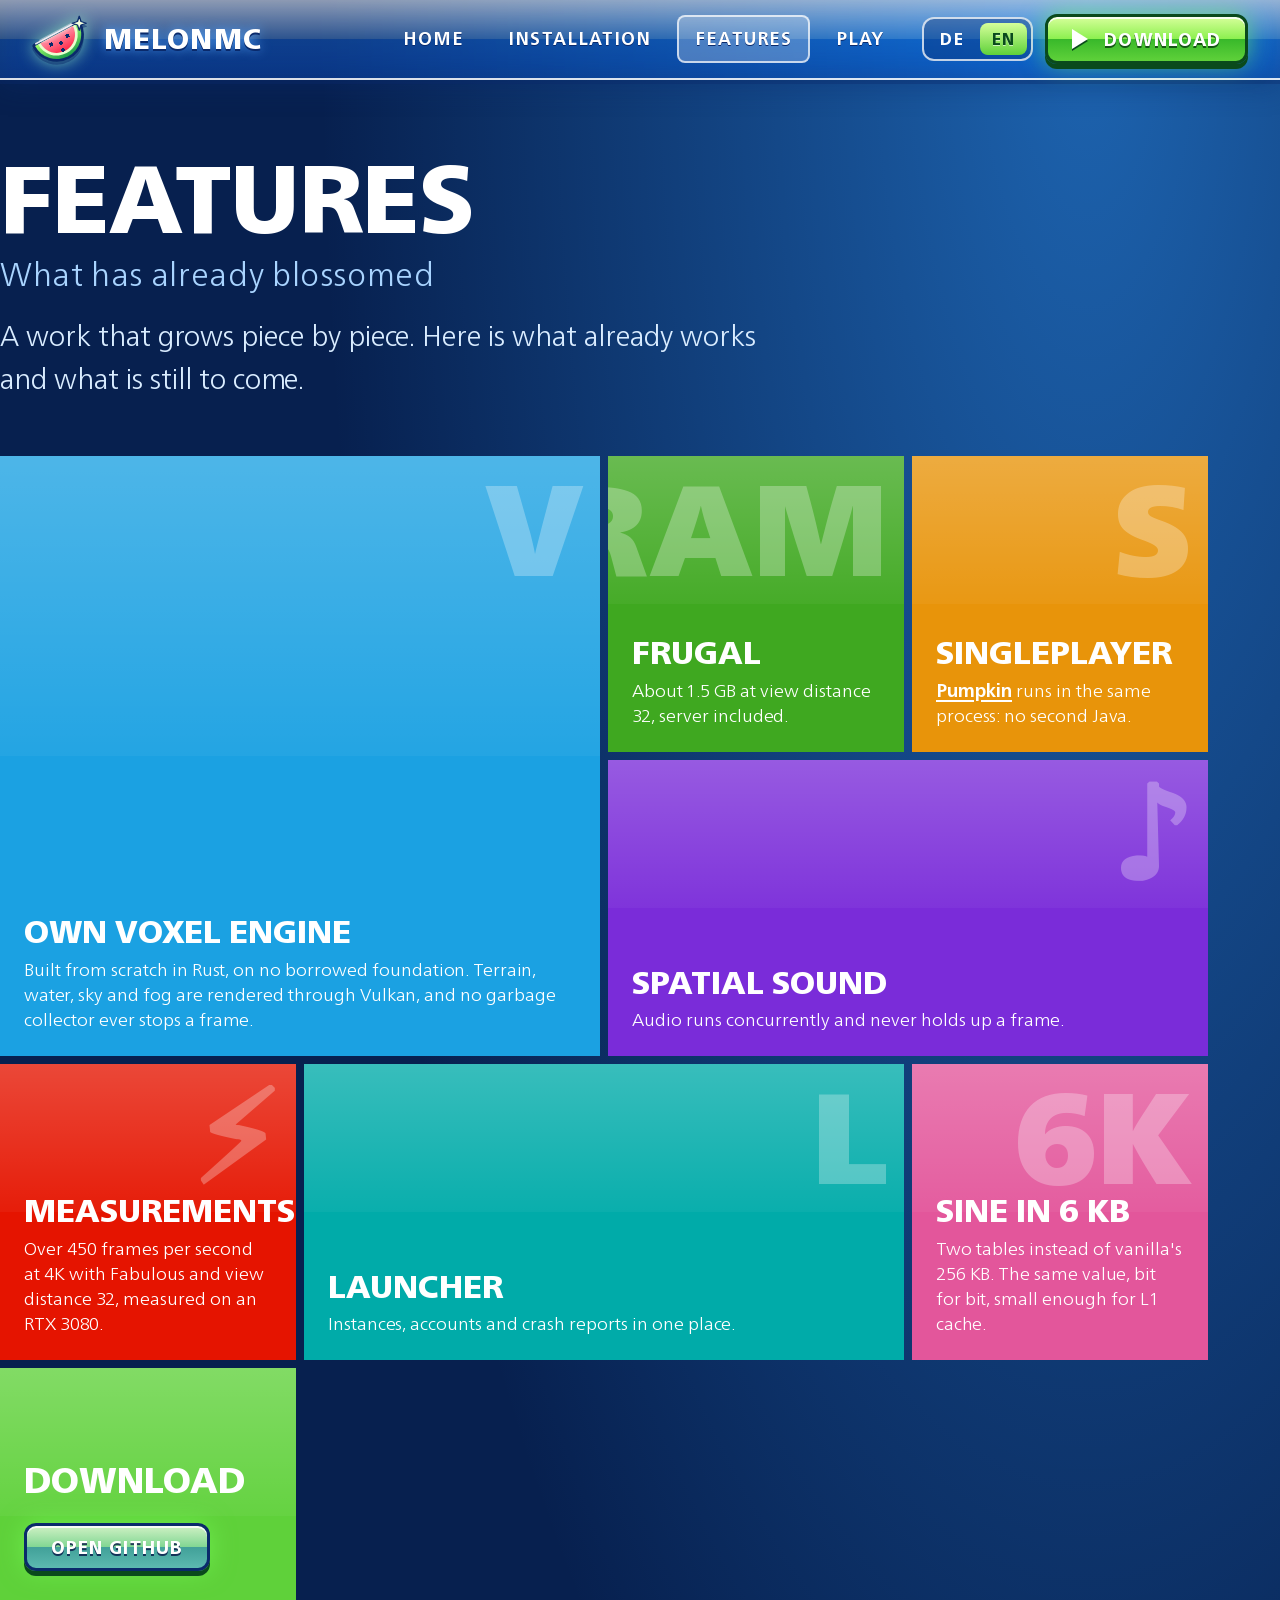
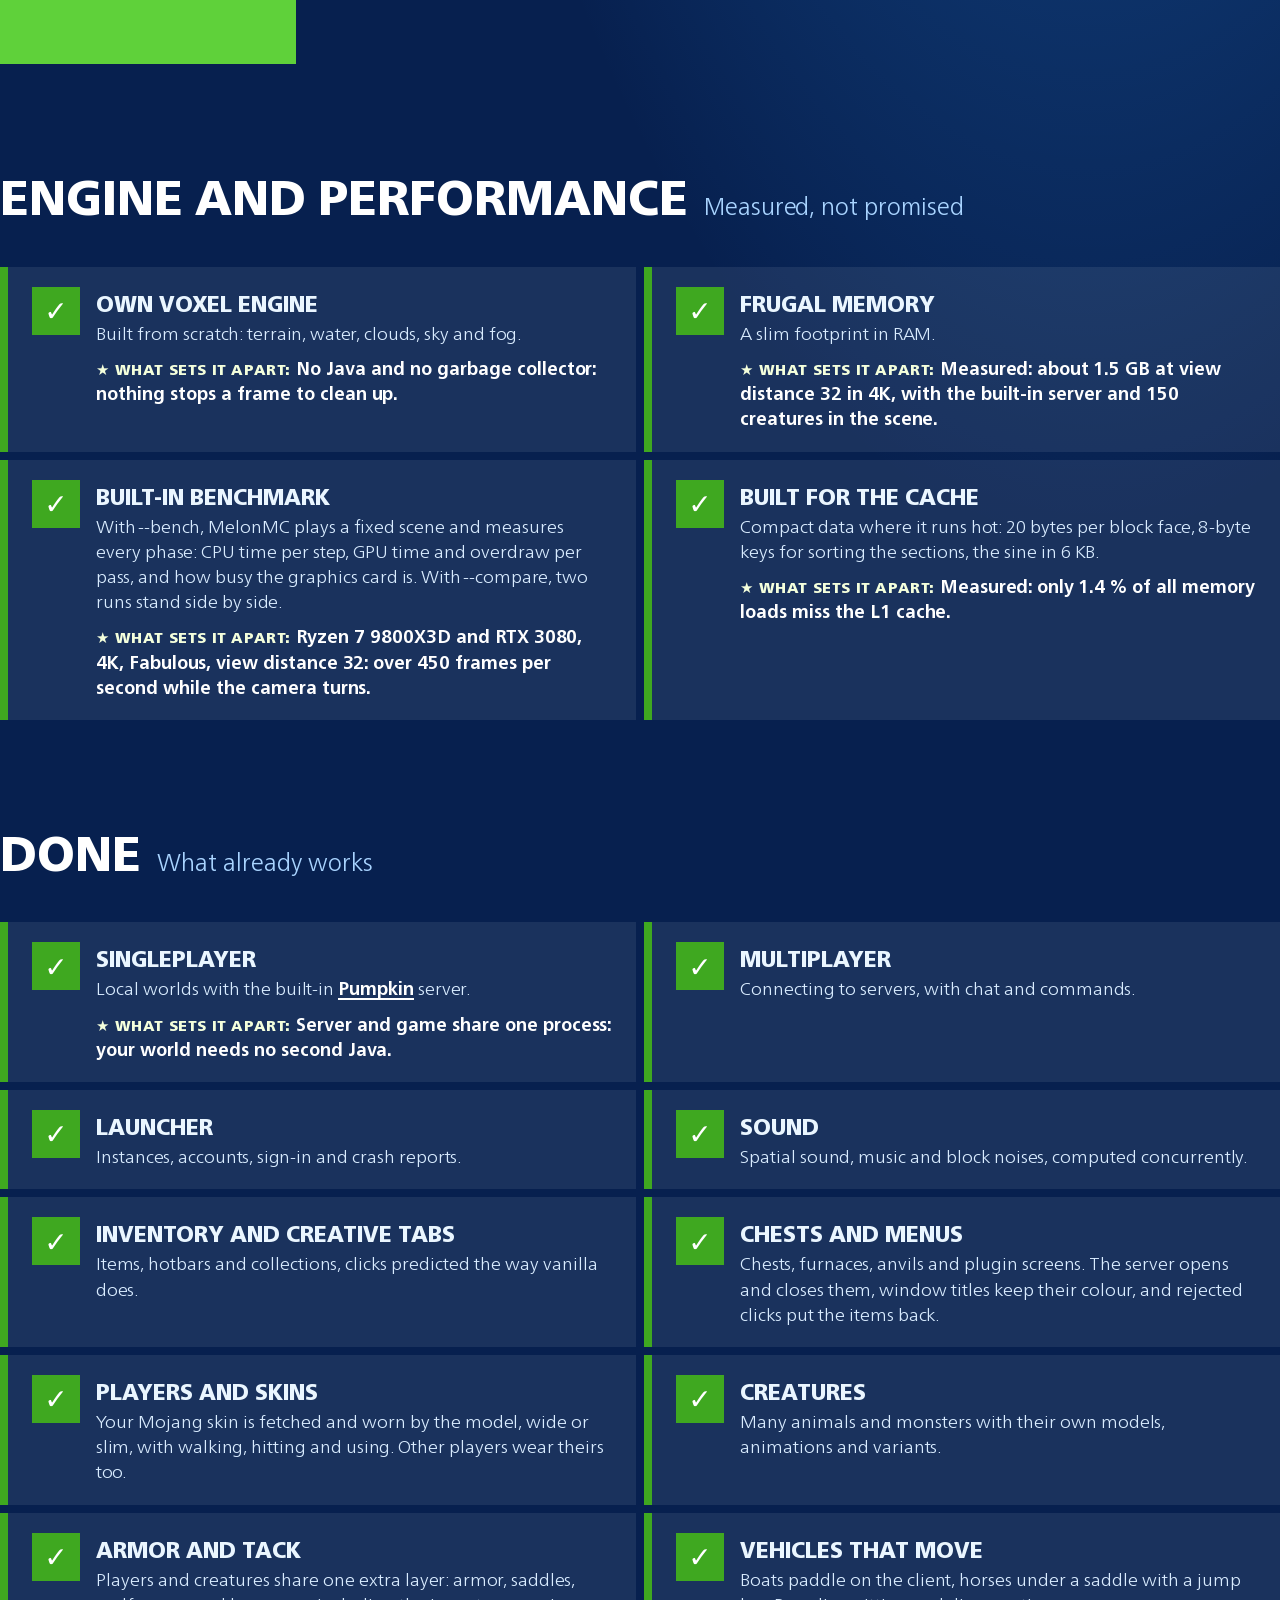
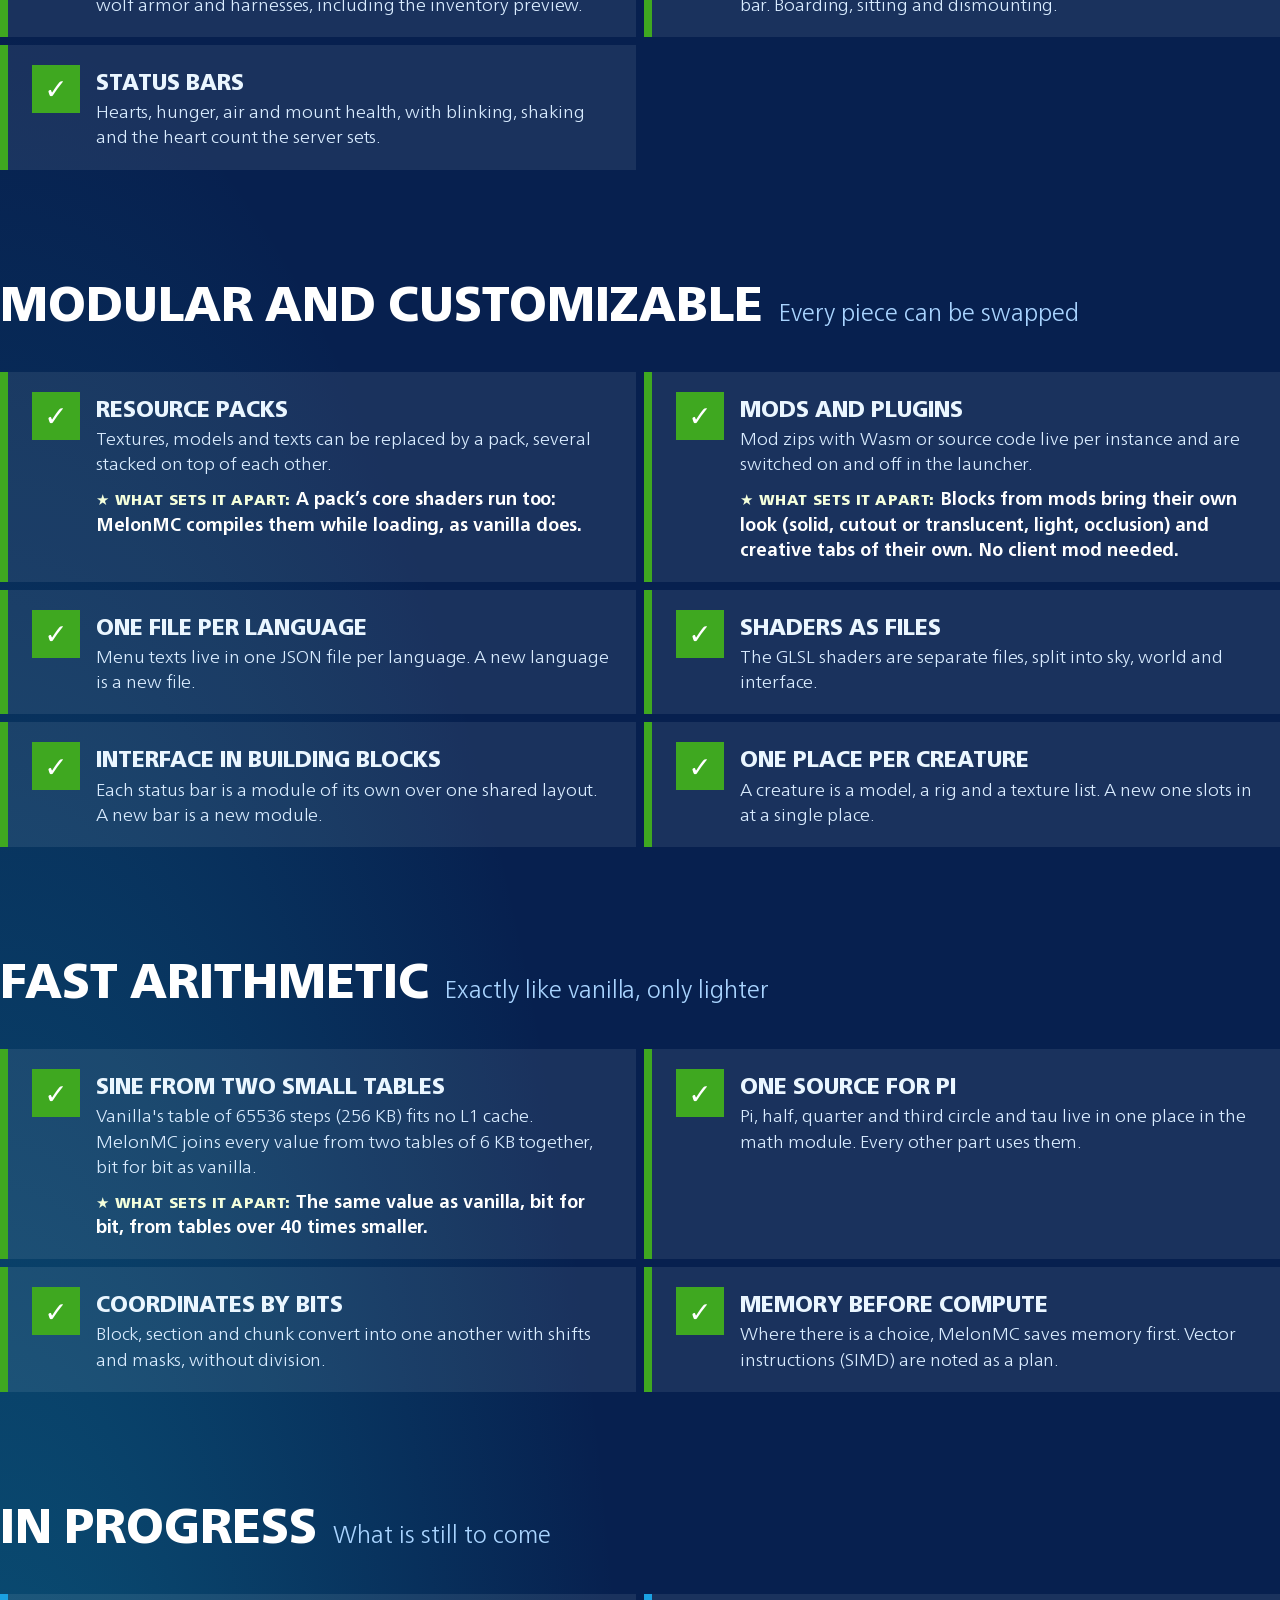
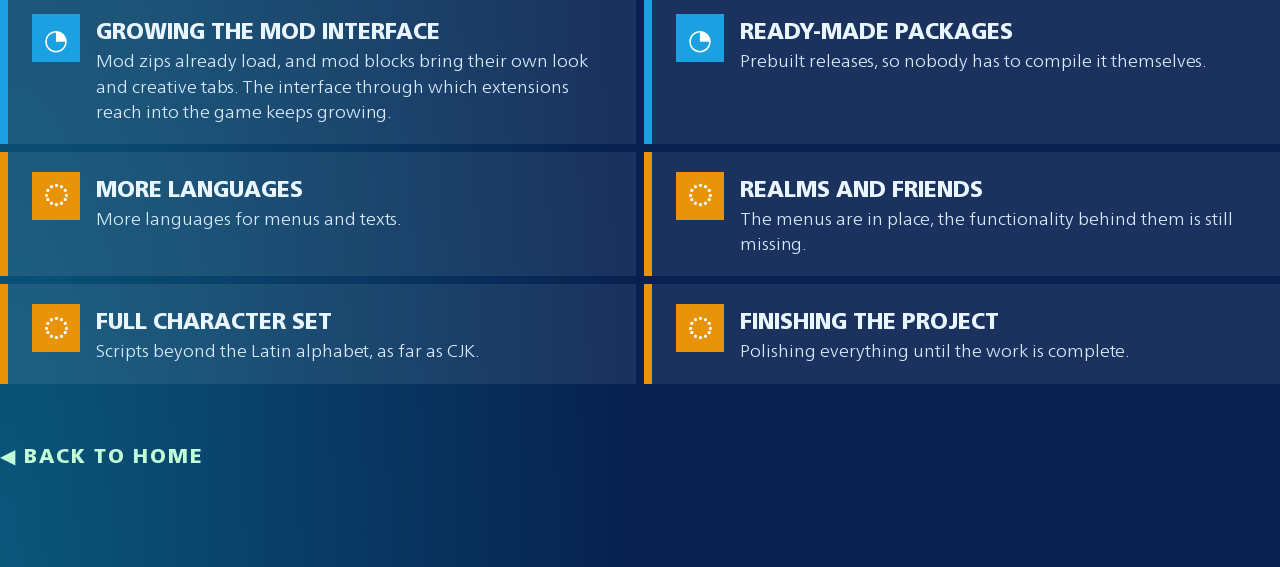
==== commit 5bdf6043: "update website" ====
--- a/features.html
+++ b/features.html
@@ -16,9 +16,9 @@
 <nav class="nav">
 <a class="brand" href="index.html"><img alt="" src="logo.svg"/><span data-i18n="common.melonmc"></span></a>
 <button aria-expanded="false" class="menu" data-i18n-aria="common.menu" type="button"><i></i></button>
-<ul><li><a data-i18n="common.home" href="index.html"></a></li><li><a aria-current="page" data-i18n="common.features" href="features.html"></a></li><li><a data-i18n="common.play" href="play.html"></a></li></ul>
+<ul><li><a data-i18n="common.home" href="index.html"></a></li><li><a data-i18n="common.installation" href="install.html"></a></li><li><a aria-current="page" data-i18n="common.features" href="features.html"></a></li><li><a data-i18n="common.play" href="play.html"></a></li></ul>
 <div aria-label="Language" class="lang" role="group"></div>
-<a class="btn sm" data-site="repo" href="https://github.com/zinedinp/Melon"><span class="tri"></span><span data-i18n="common.download"></span></a>
+<a class="btn sm" href="install.html"><span class="tri"></span><span data-i18n="common.download"></span></a>
 </nav>
 <main>
 <h1><span data-i18n="common.features"></span><small data-i18n="features.what-has-already-blossomed"></small></h1>
@@ -31,19 +31,24 @@
 <div class="tile t-red"><span class="g">⚡</span><h2 data-i18n="features.measurements"></h2><p data-i18n="features.benchmarks-keep-an-eye"></p></div>
 <div class="tile w2 t-teal"><span class="g">L</span><h2 data-i18n="common.launcher"></h2><p data-i18n="features.instances-accounts-and-crash"></p></div>
 <div class="tile t-pink"><span class="g">6K</span><h2 data-i18n="features.tile-sine"></h2><p data-i18n="features.tile-sine-text"></p></div>
-<a class="tile cta" data-site="repo" href="https://github.com/zinedinp/Melon"><h2 data-i18n="common.download"></h2><span class="btn glass sm" data-i18n="features.open-github"></span></a>
+<a class="tile cta" data-site="repo" href="https://github.com/zinedinp/Melon-Client"><h2 data-i18n="common.download"></h2><span class="btn glass sm" data-i18n="features.open-github"></span></a>
 </div>
+<h2 class="sec" id="leistung"><span data-i18n="features.sec-engine"></span><small data-i18n="features.sec-engine-sub"></small></h2>
+<ul class="list">
+<li><div><h3 data-i18n="features.own-voxel-engine-2"></h3><p data-i18n="features.built-from-scratch-terrain"></p><p class="usp"><b data-i18n="features.usp-label"></b> <span data-i18n="features.usp-engine"></span></p></div></li>
+<li><div><h3 data-i18n="features.frugal-memory"></h3><p data-i18n="features.a-slim-footprint-in"></p><p class="usp"><b data-i18n="features.usp-label"></b> <span data-i18n="features.usp-memory"></span></p></div></li>
+<li><div><h3 data-i18n="features.bench-title"></h3><p data-i18n="features.bench-text"></p><p class="usp"><b data-i18n="features.usp-label"></b> <span data-i18n="features.usp-bench"></span></p></div></li>
+<li><div><h3 data-i18n="features.cache-title"></h3><p data-i18n="features.cache-text"></p><p class="usp"><b data-i18n="features.usp-label"></b> <span data-i18n="features.usp-cache"></span></p></div></li>
+</ul>
 <h2 class="sec" id="gewachsen"><span data-i18n="features.done"></span><small data-i18n="features.what-already-works"></small></h2>
 <ul class="list">
-<li><div><h3 data-i18n="features.own-voxel-engine-2"></h3><p data-i18n="features.built-from-scratch-terrain"></p></div></li>
-<li><div><h3 data-i18n="features.frugal-memory"></h3><p data-i18n="features.a-slim-footprint-in"></p></div></li>
+<li><div><h3 data-i18n="features.singleplayer"></h3><p data-i18n-html="features.local-worlds-with-the"></p><p class="usp"><b data-i18n="features.usp-label"></b> <span data-i18n="features.usp-singleplayer"></span></p></div></li>
 <li><div><h3 data-i18n="features.multiplayer"></h3><p data-i18n="features.connecting-to-servers-with"></p></div></li>
-<li><div><h3 data-i18n="features.singleplayer"></h3><p data-i18n-html="features.local-worlds-with-the"></p></div></li>
 <li><div><h3 data-i18n="common.launcher"></h3><p data-i18n="features.instances-accounts-sign-in"></p></div></li>
+<li><div><h3 data-i18n="features.sound"></h3><p data-i18n="features.spatial-sound-music-and"></p></div></li>
 <li><div><h3 data-i18n="features.inventory-and-creative-tabs"></h3><p data-i18n="features.items-hotbars-and-collections"></p></div></li>
 <li><div><h3 data-i18n="features.chests-and-menus"></h3><p data-i18n="features.chests-and-menus-text"></p></div></li>
 <li><div><h3 data-i18n="features.players-and-skins"></h3><p data-i18n="features.models-animation-hitting-and"></p></div></li>
-<li><div><h3 data-i18n="features.sound"></h3><p data-i18n="features.spatial-sound-music-and"></p></div></li>
 <li><div><h3 data-i18n="features.creatures"></h3><p data-i18n="features.creatures-text"></p></div></li>
 <li><div><h3 data-i18n="features.armor-and-gear"></h3><p data-i18n="features.armor-and-gear-text"></p></div></li>
 <li><div><h3 data-i18n="features.driving-vehicles"></h3><p data-i18n="features.driving-vehicles-text"></p></div></li>
@@ -51,8 +56,8 @@
 </ul>
 <h2 class="sec" id="baukasten"><span data-i18n="features.sec-modular"></span><small data-i18n="features.sec-modular-sub"></small></h2>
 <ul class="list">
-<li><div><h3 data-i18n="features.mod-resource-packs"></h3><p data-i18n="features.mod-resource-packs-text"></p></div></li>
-<li><div><h3 data-i18n="features.mod-mods-plugins"></h3><p data-i18n="features.mod-mods-plugins-text"></p></div></li>
+<li><div><h3 data-i18n="features.mod-resource-packs"></h3><p data-i18n="features.mod-resource-packs-text"></p><p class="usp"><b data-i18n="features.usp-label"></b> <span data-i18n="features.usp-resource-packs"></span></p></div></li>
+<li><div><h3 data-i18n="features.mod-mods-plugins"></h3><p data-i18n="features.mod-mods-plugins-text"></p><p class="usp"><b data-i18n="features.usp-label"></b> <span data-i18n="features.usp-mods"></span></p></div></li>
 <li><div><h3 data-i18n="features.mod-language-files"></h3><p data-i18n="features.mod-language-files-text"></p></div></li>
 <li><div><h3 data-i18n="features.mod-shader-files"></h3><p data-i18n="features.mod-shader-files-text"></p></div></li>
 <li><div><h3 data-i18n="features.mod-hud-modules"></h3><p data-i18n="features.mod-hud-modules-text"></p></div></li>
@@ -60,7 +65,7 @@
 </ul>
 <h2 class="sec" id="rechnen"><span data-i18n="features.sec-math"></span><small data-i18n="features.sec-math-sub"></small></h2>
 <ul class="list">
-<li><div><h3 data-i18n="features.math-sine-tables"></h3><p data-i18n="features.math-sine-tables-text"></p></div></li>
+<li><div><h3 data-i18n="features.math-sine-tables"></h3><p data-i18n="features.math-sine-tables-text"></p><p class="usp"><b data-i18n="features.usp-label"></b> <span data-i18n="features.usp-sine"></span></p></div></li>
 <li><div><h3 data-i18n="features.math-one-pi"></h3><p data-i18n="features.math-one-pi-text"></p></div></li>
 <li><div><h3 data-i18n="features.math-bit-coordinates"></h3><p data-i18n="features.math-bit-coordinates-text"></p></div></li>
 <li><div><h3 data-i18n="features.math-ram-first"></h3><p data-i18n="features.math-ram-first-text"></p></div></li>
--- a/style.css
+++ b/style.css
@@ -213,6 +213,8 @@
 .tile .g{position:absolute;right:16px;top:8px;font-weight:950;font-size:128px;line-height:1;opacity:.28}
 .tile h2{position:relative;font-weight:900;font-size:32px;line-height:1.05;text-transform:uppercase;margin-bottom:8px}
 .tile p{position:relative;font-weight:300;font-size:18px;line-height:1.4}
+.tile p+p{margin-top:8px}
+.tile code{display:inline-block;font:500 15px ui-monospace,monospace;background:rgba(0,0,0,.3);padding:2px 6px;border-radius:4px;margin:2px 0;word-break:break-all}
 .tile.cta{align-items:flex-start;justify-content:center;gap:16px;background:#5fd13a}
 .tile.cta h2{font-size:36px}
 .tile.cta.w2 h2{font-size:40px}
@@ -238,6 +240,9 @@
 .list.todo li{--c:#e8940a}.list.todo li::before{content:"◌"}
 .list li.soon{--c:#1ba1e2}.list li.soon::before{content:"◔"}
 .list h3{font-weight:900;font-size:22px;text-transform:uppercase}
+.list p.usp{margin-top:10px;font-weight:600;color:#fff}
+.list p.usp b{color:var(--hl1);text-transform:uppercase;letter-spacing:.04em;font-size:15px;font-weight:900}
+.list p.usp b::before{content:"★ "}
 .list p{font-weight:300;font-size:18px;line-height:1.4;color:#d9ecff}
 
 /* Links im Fliesstext (z.B. Pumpkin) */
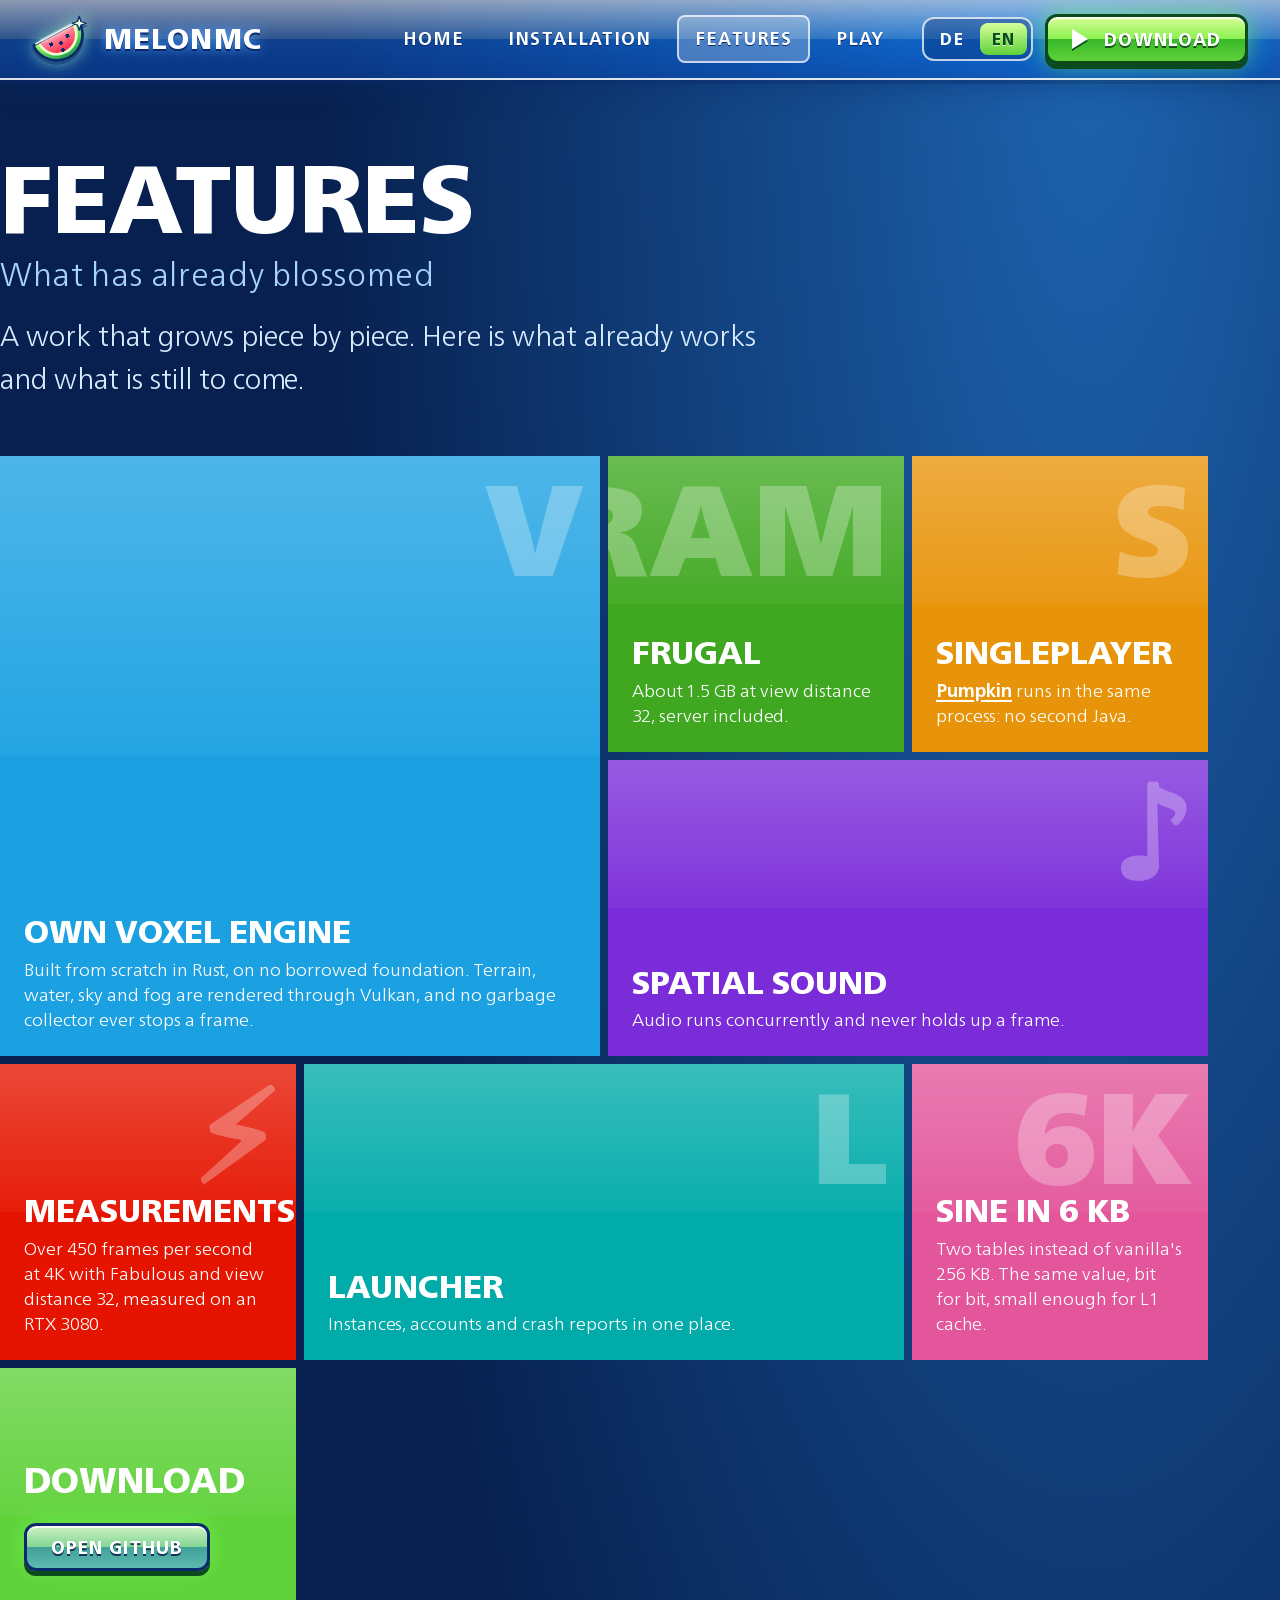
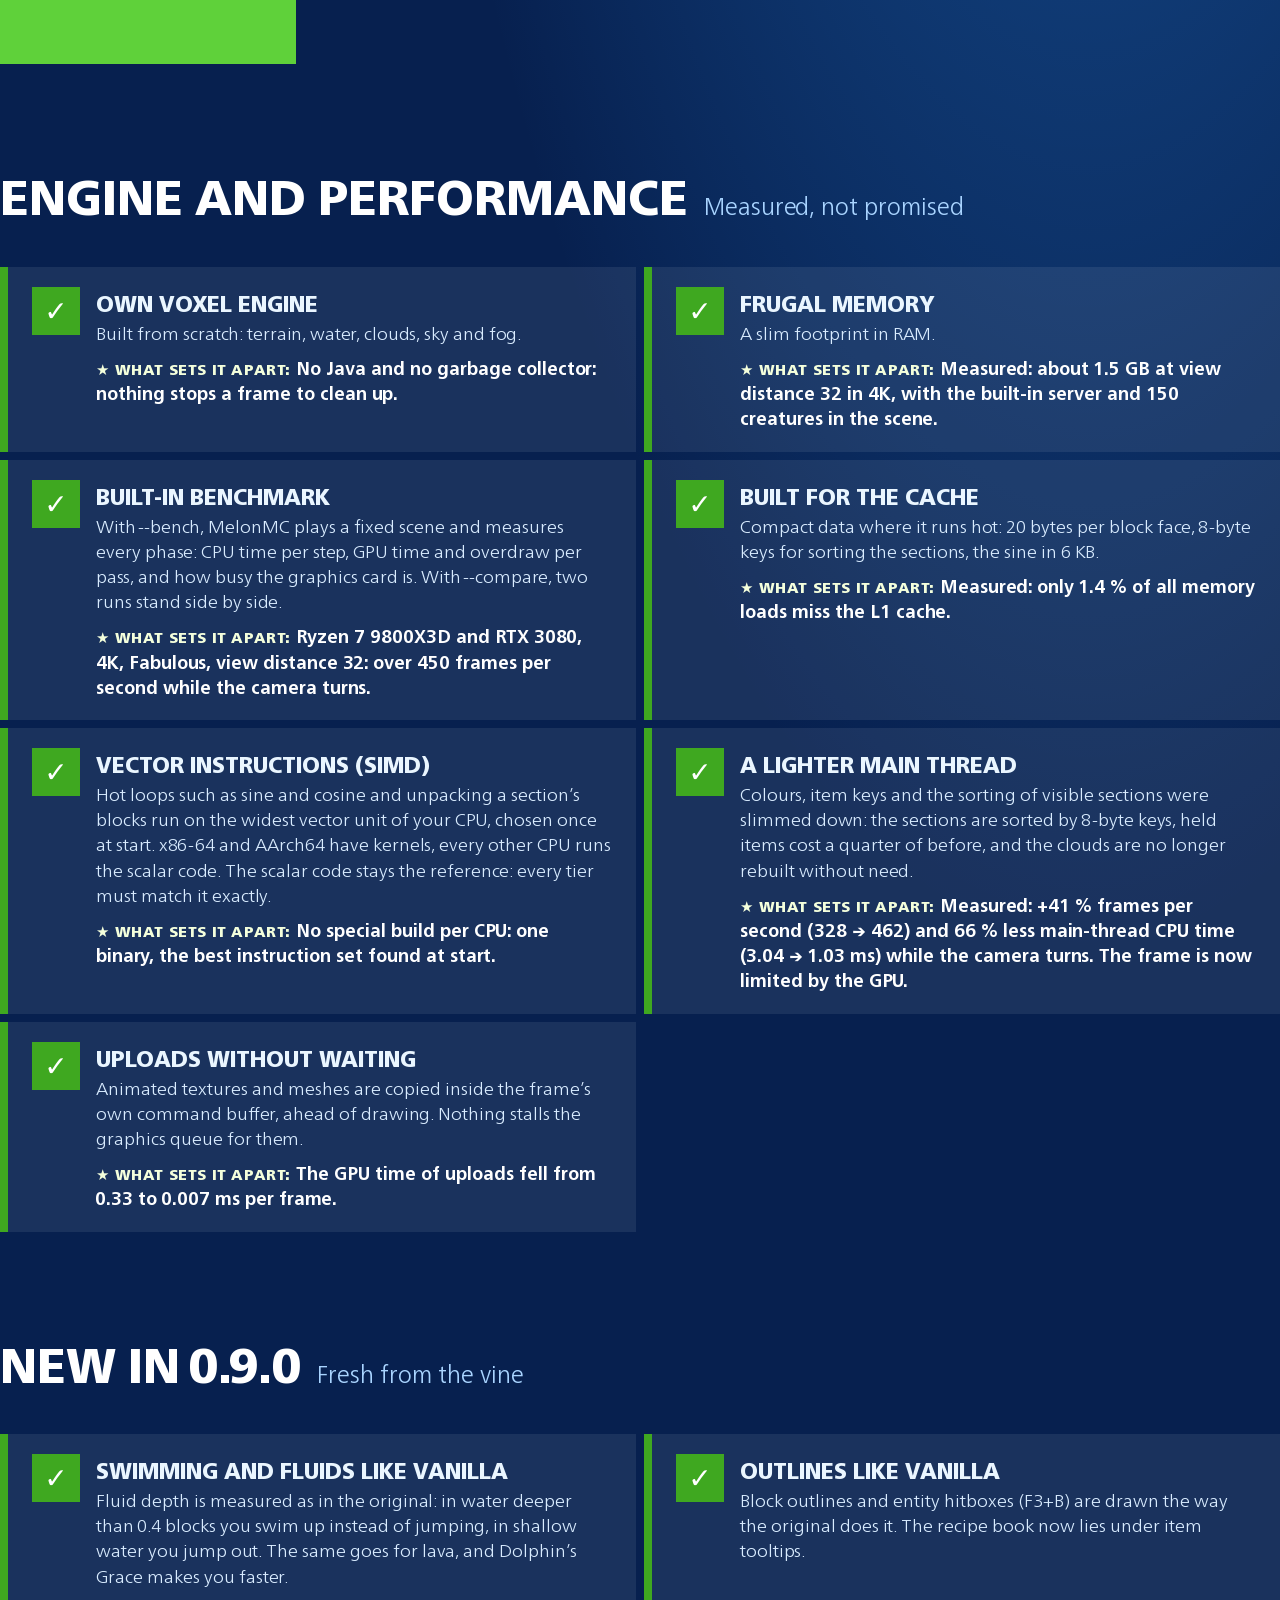
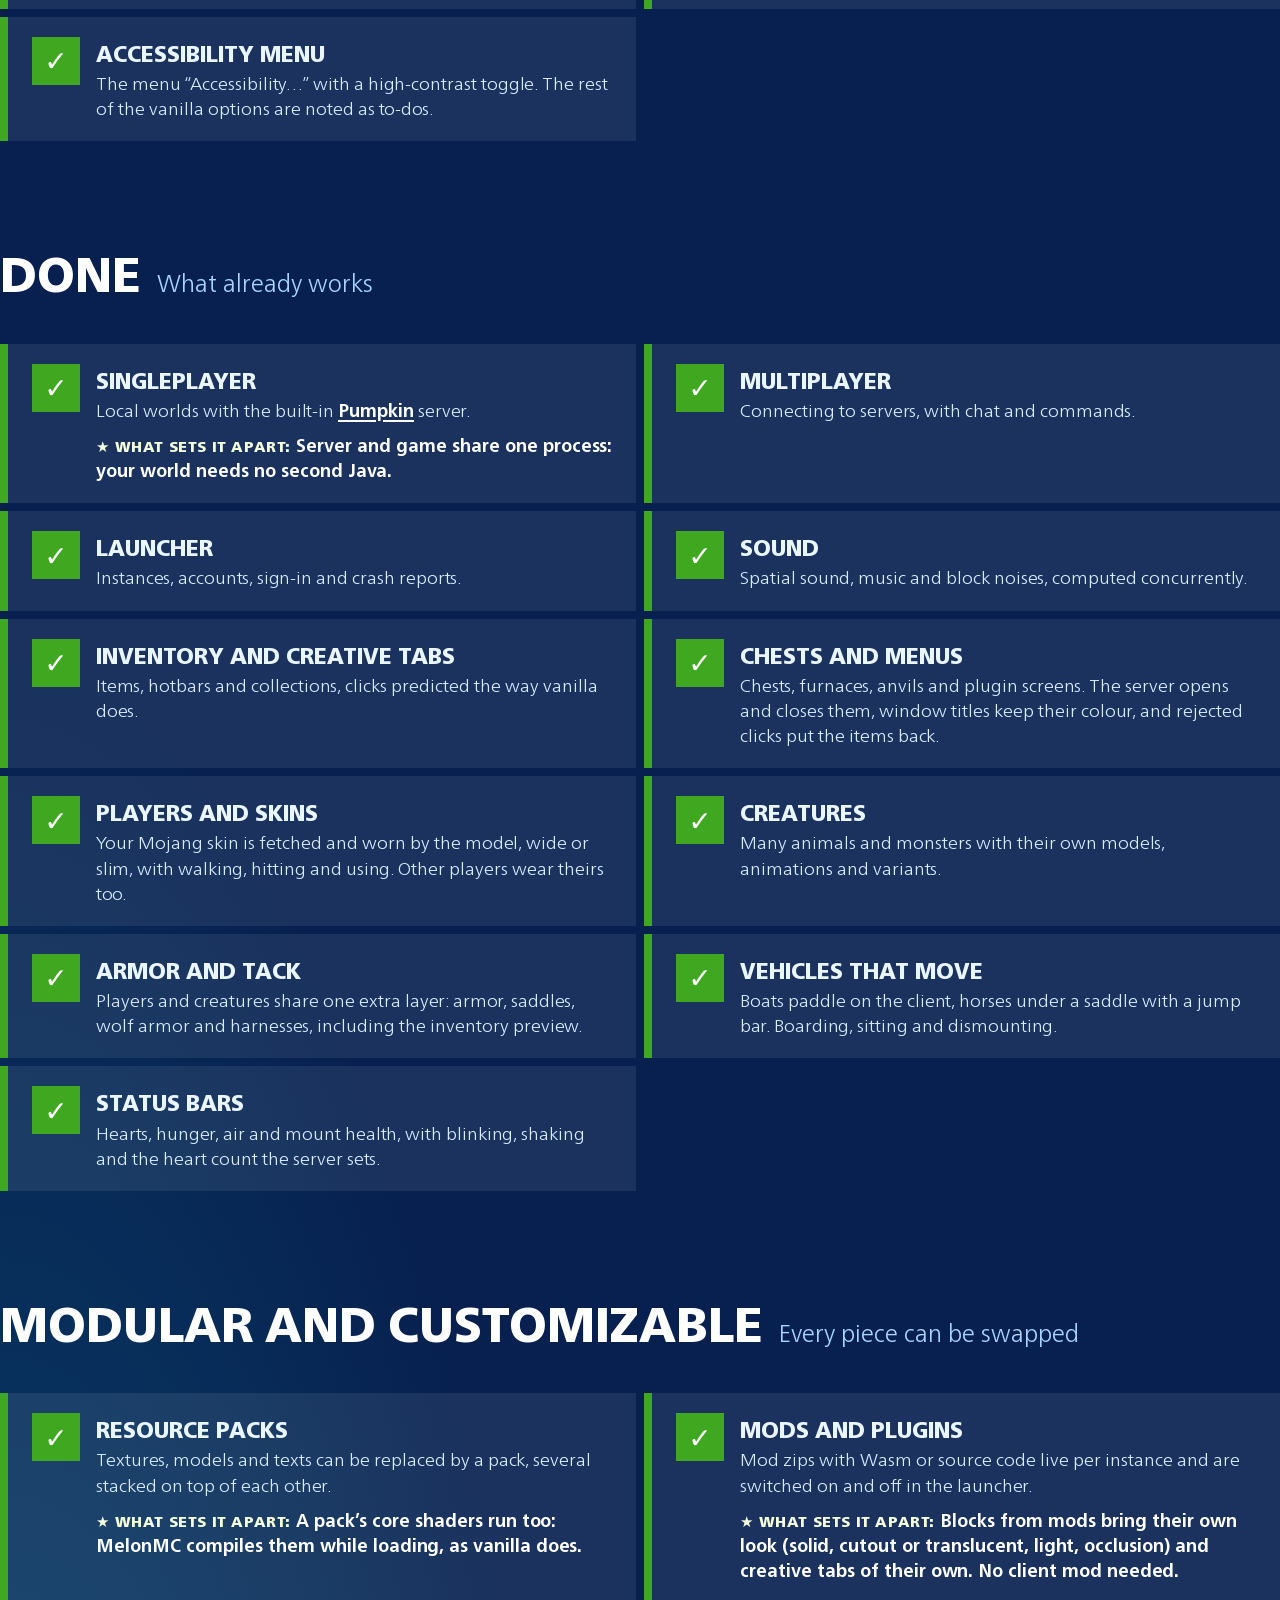
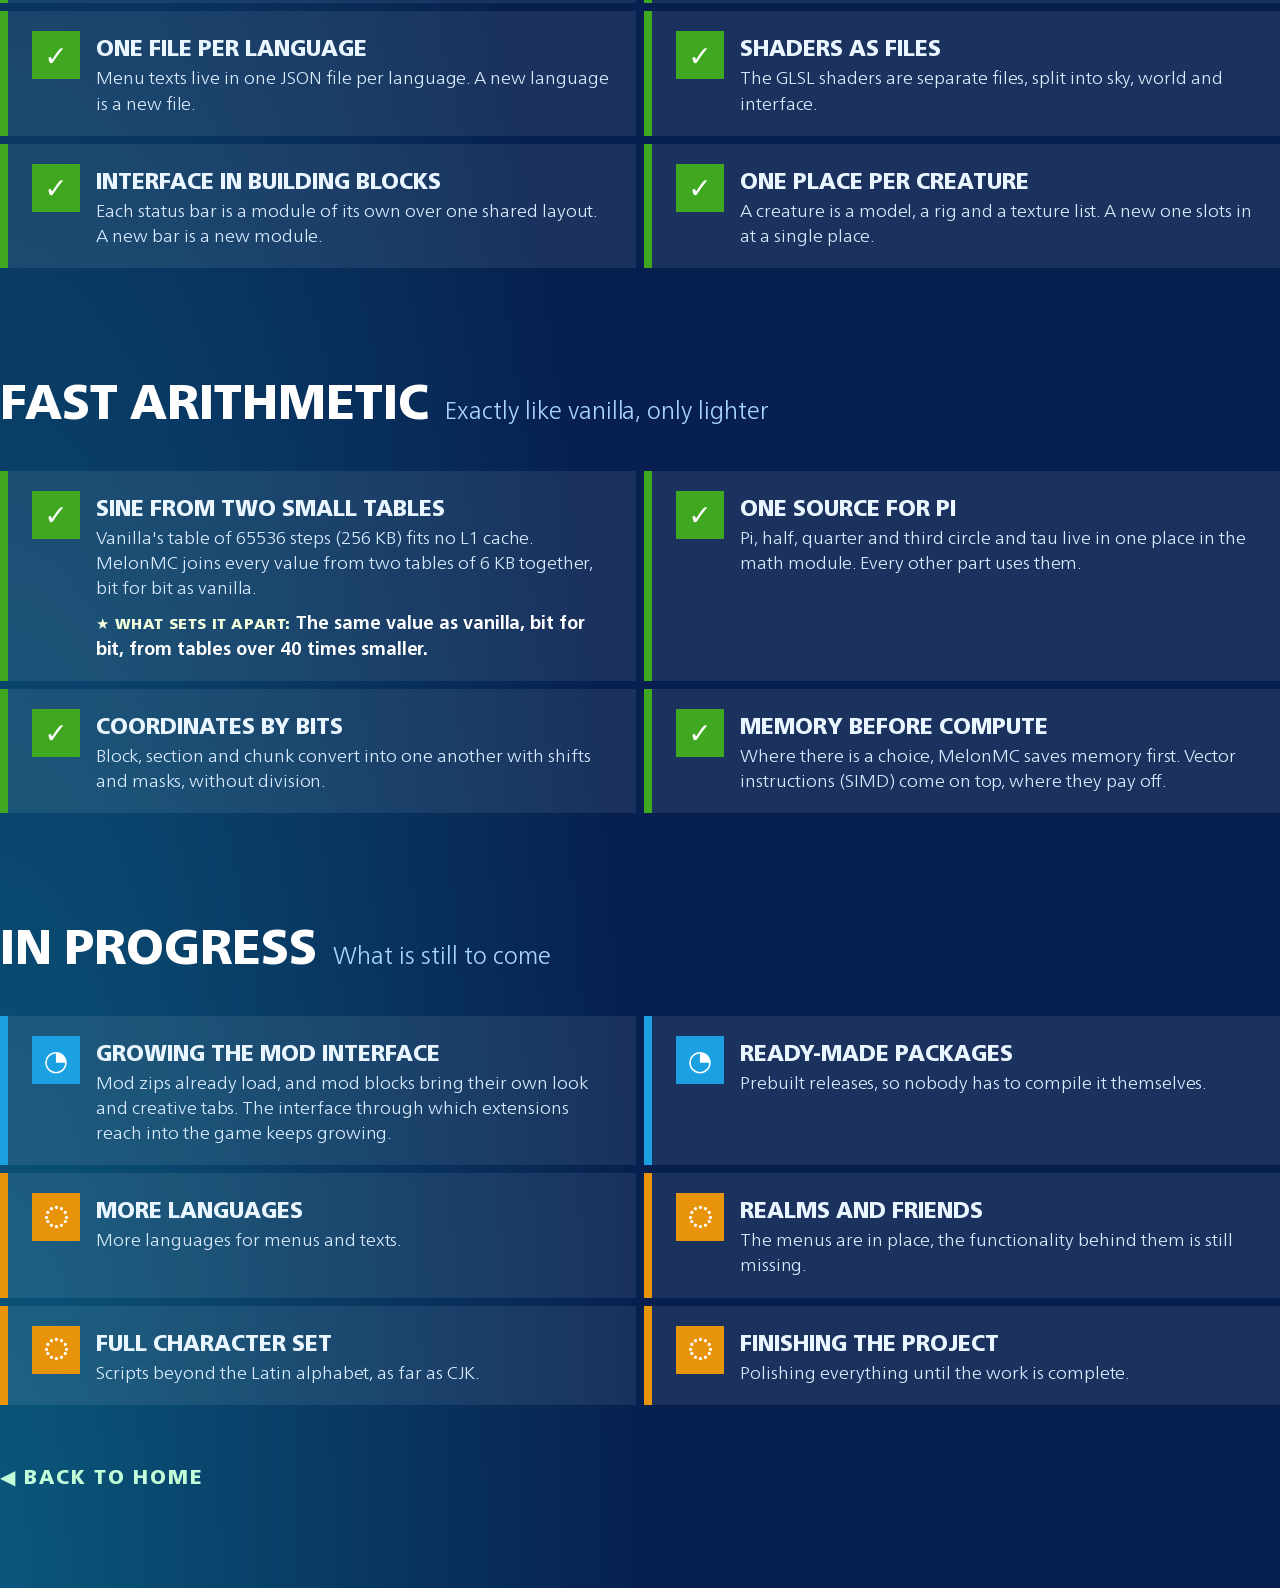
==== commit 1b36cb6f: "add new features and version 0.9.0" ====
--- a/features.html
+++ b/features.html
@@ -39,6 +39,15 @@
 <li><div><h3 data-i18n="features.frugal-memory"></h3><p data-i18n="features.a-slim-footprint-in"></p><p class="usp"><b data-i18n="features.usp-label"></b> <span data-i18n="features.usp-memory"></span></p></div></li>
 <li><div><h3 data-i18n="features.bench-title"></h3><p data-i18n="features.bench-text"></p><p class="usp"><b data-i18n="features.usp-label"></b> <span data-i18n="features.usp-bench"></span></p></div></li>
 <li><div><h3 data-i18n="features.cache-title"></h3><p data-i18n="features.cache-text"></p><p class="usp"><b data-i18n="features.usp-label"></b> <span data-i18n="features.usp-cache"></span></p></div></li>
+<li><div><h3 data-i18n="features.simd-title"></h3><p data-i18n="features.simd-text"></p><p class="usp"><b data-i18n="features.usp-label"></b> <span data-i18n="features.usp-simd"></span></p></div></li>
+<li><div><h3 data-i18n="features.cpu-title"></h3><p data-i18n="features.cpu-text"></p><p class="usp"><b data-i18n="features.usp-label"></b> <span data-i18n="features.usp-cpu"></span></p></div></li>
+<li><div><h3 data-i18n="features.upload-title"></h3><p data-i18n="features.upload-text"></p><p class="usp"><b data-i18n="features.usp-label"></b> <span data-i18n="features.usp-upload"></span></p></div></li>
+</ul>
+<h2 class="sec" id="neu"><span data-i18n="features.sec-new"></span><small data-i18n="features.sec-new-sub"></small></h2>
+<ul class="list">
+<li><div><h3 data-i18n="features.fluids-title"></h3><p data-i18n="features.fluids-text"></p></div></li>
+<li><div><h3 data-i18n="features.outlines-title"></h3><p data-i18n="features.outlines-text"></p></div></li>
+<li><div><h3 data-i18n="features.access-title"></h3><p data-i18n="features.access-text"></p></div></li>
 </ul>
 <h2 class="sec" id="gewachsen"><span data-i18n="features.done"></span><small data-i18n="features.what-already-works"></small></h2>
 <ul class="list">
